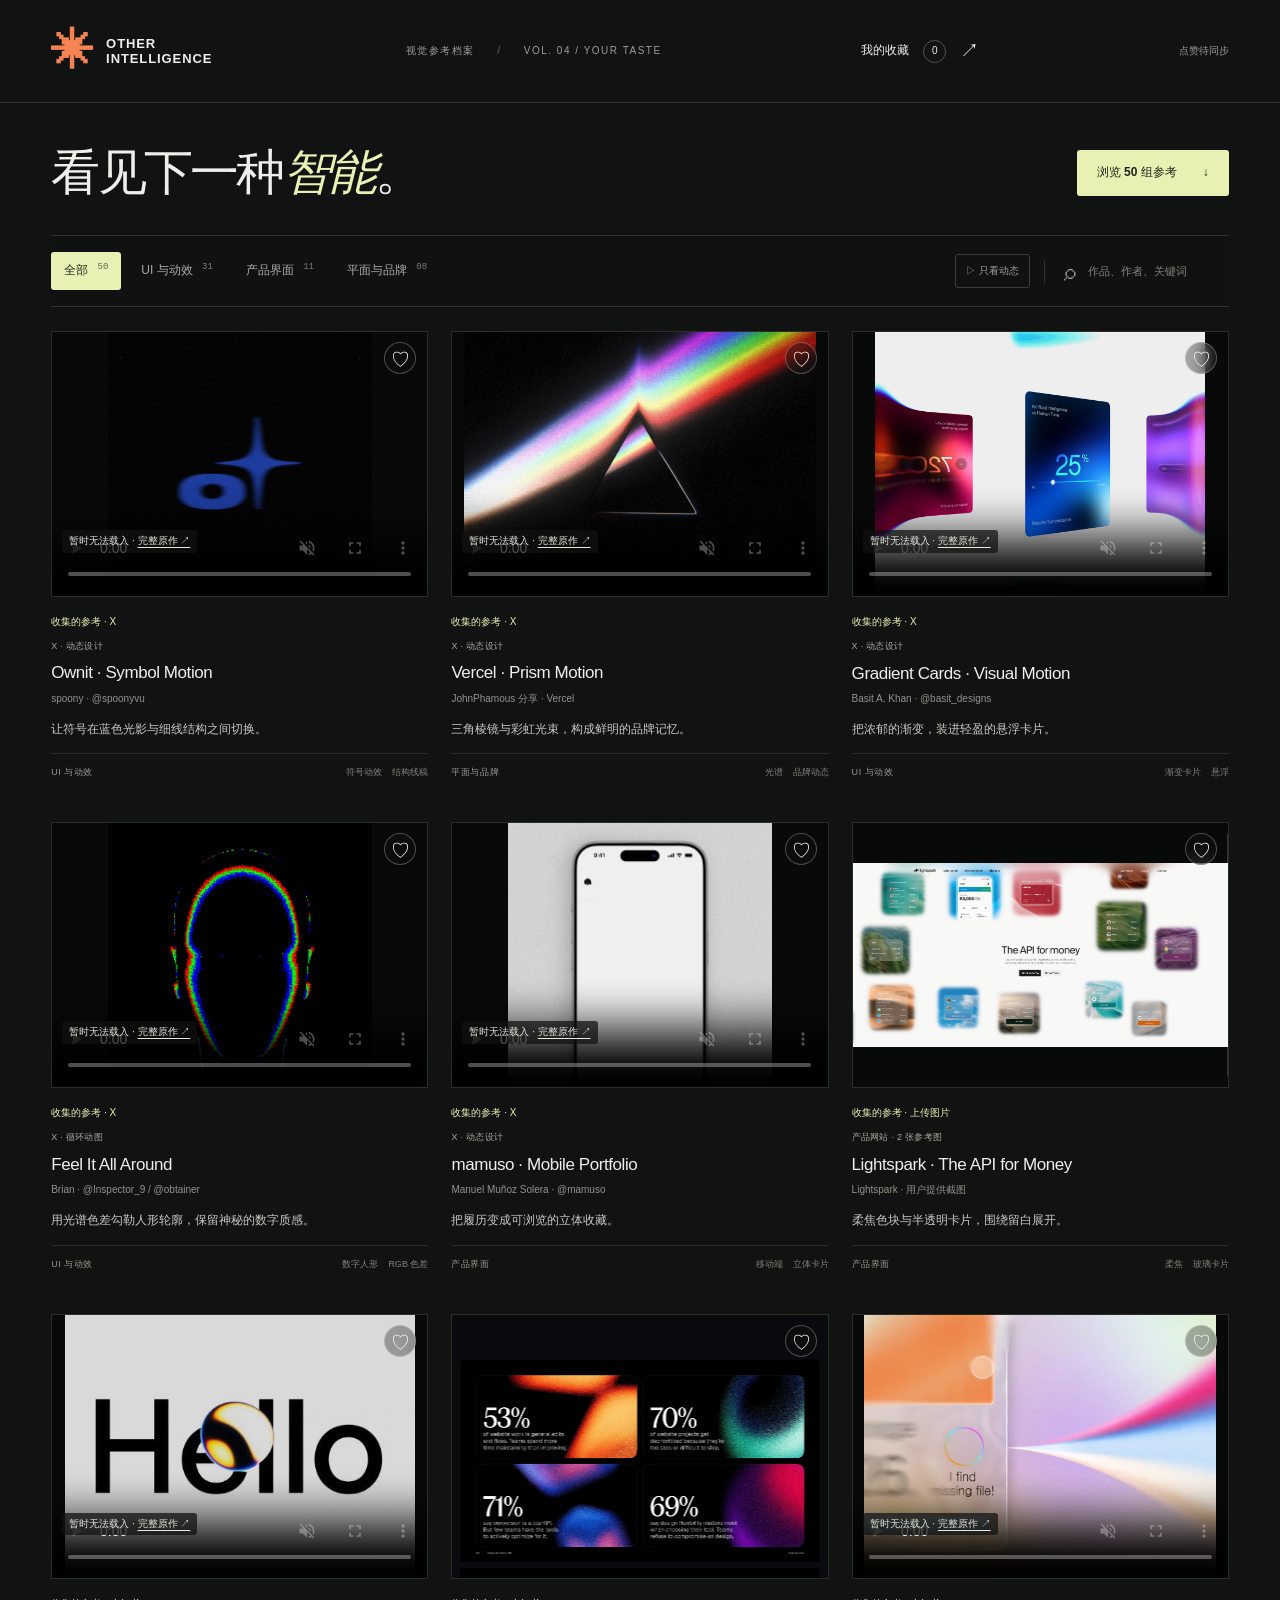
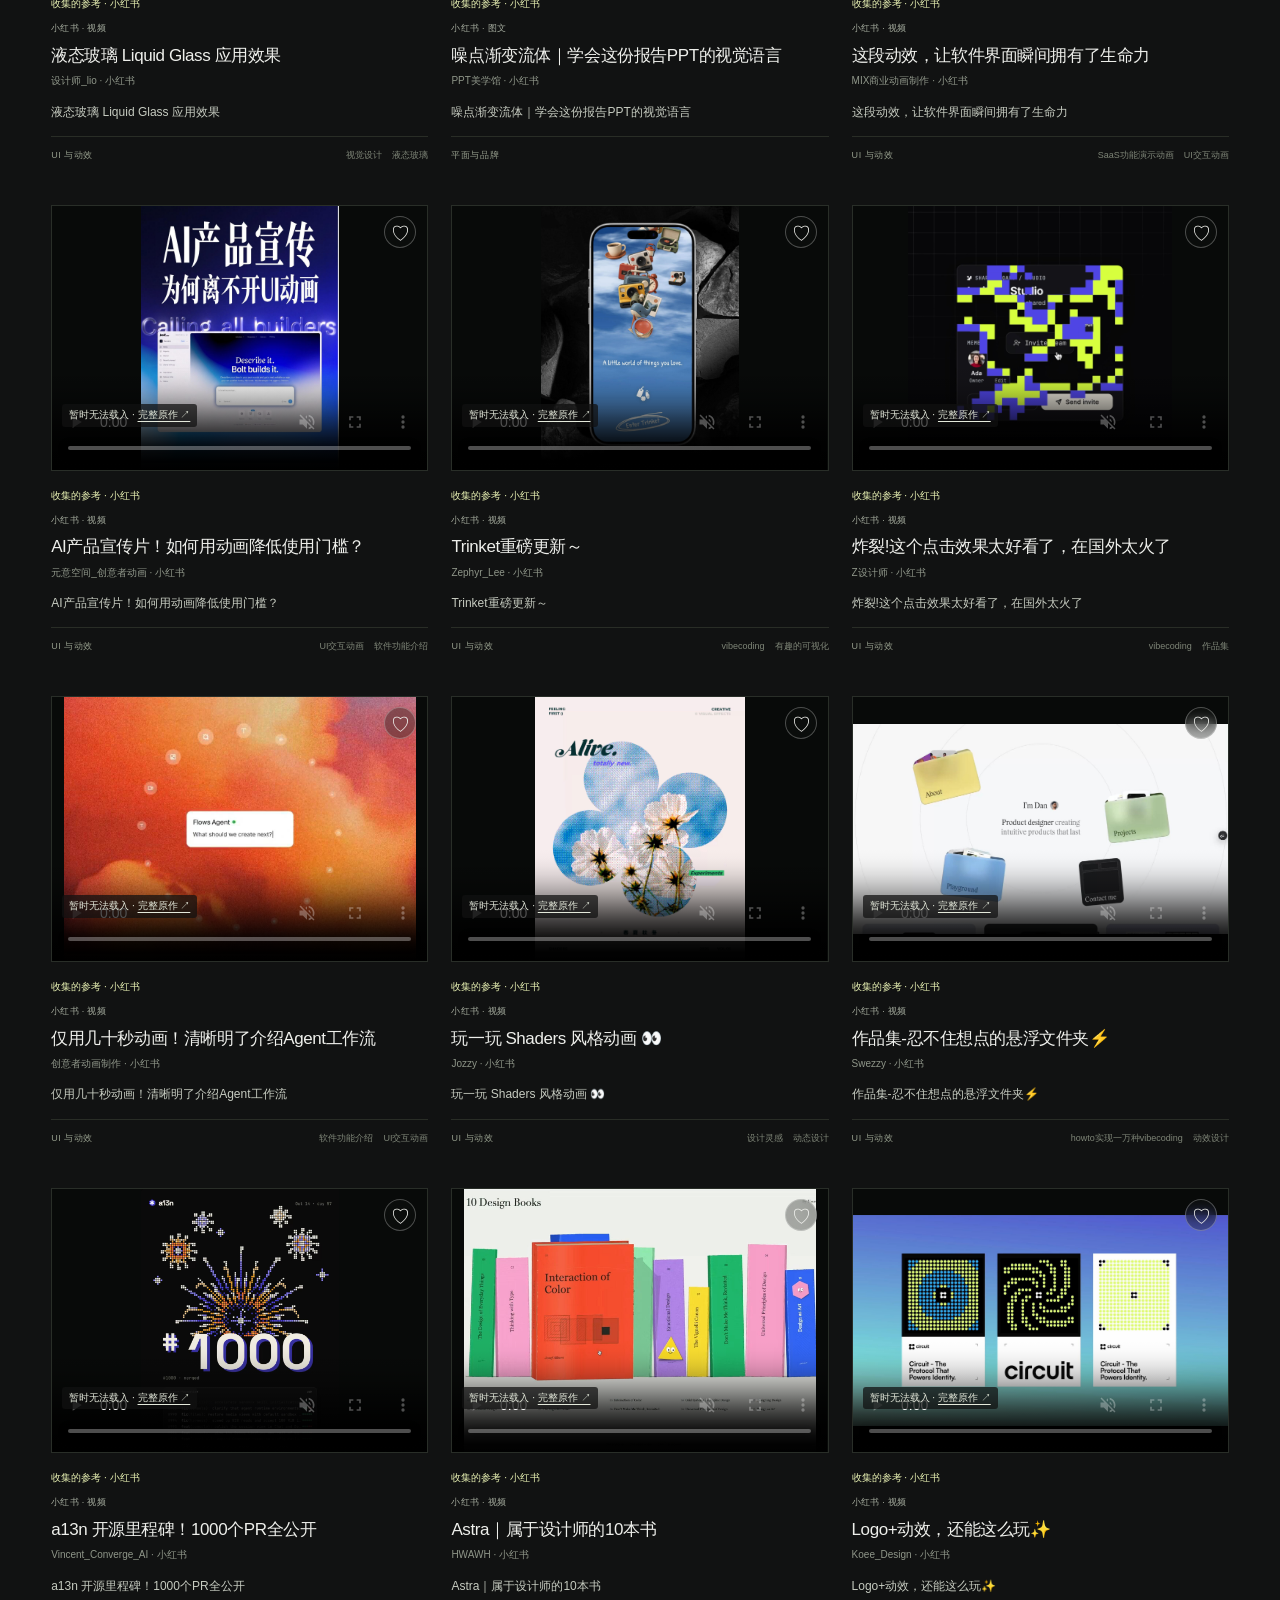
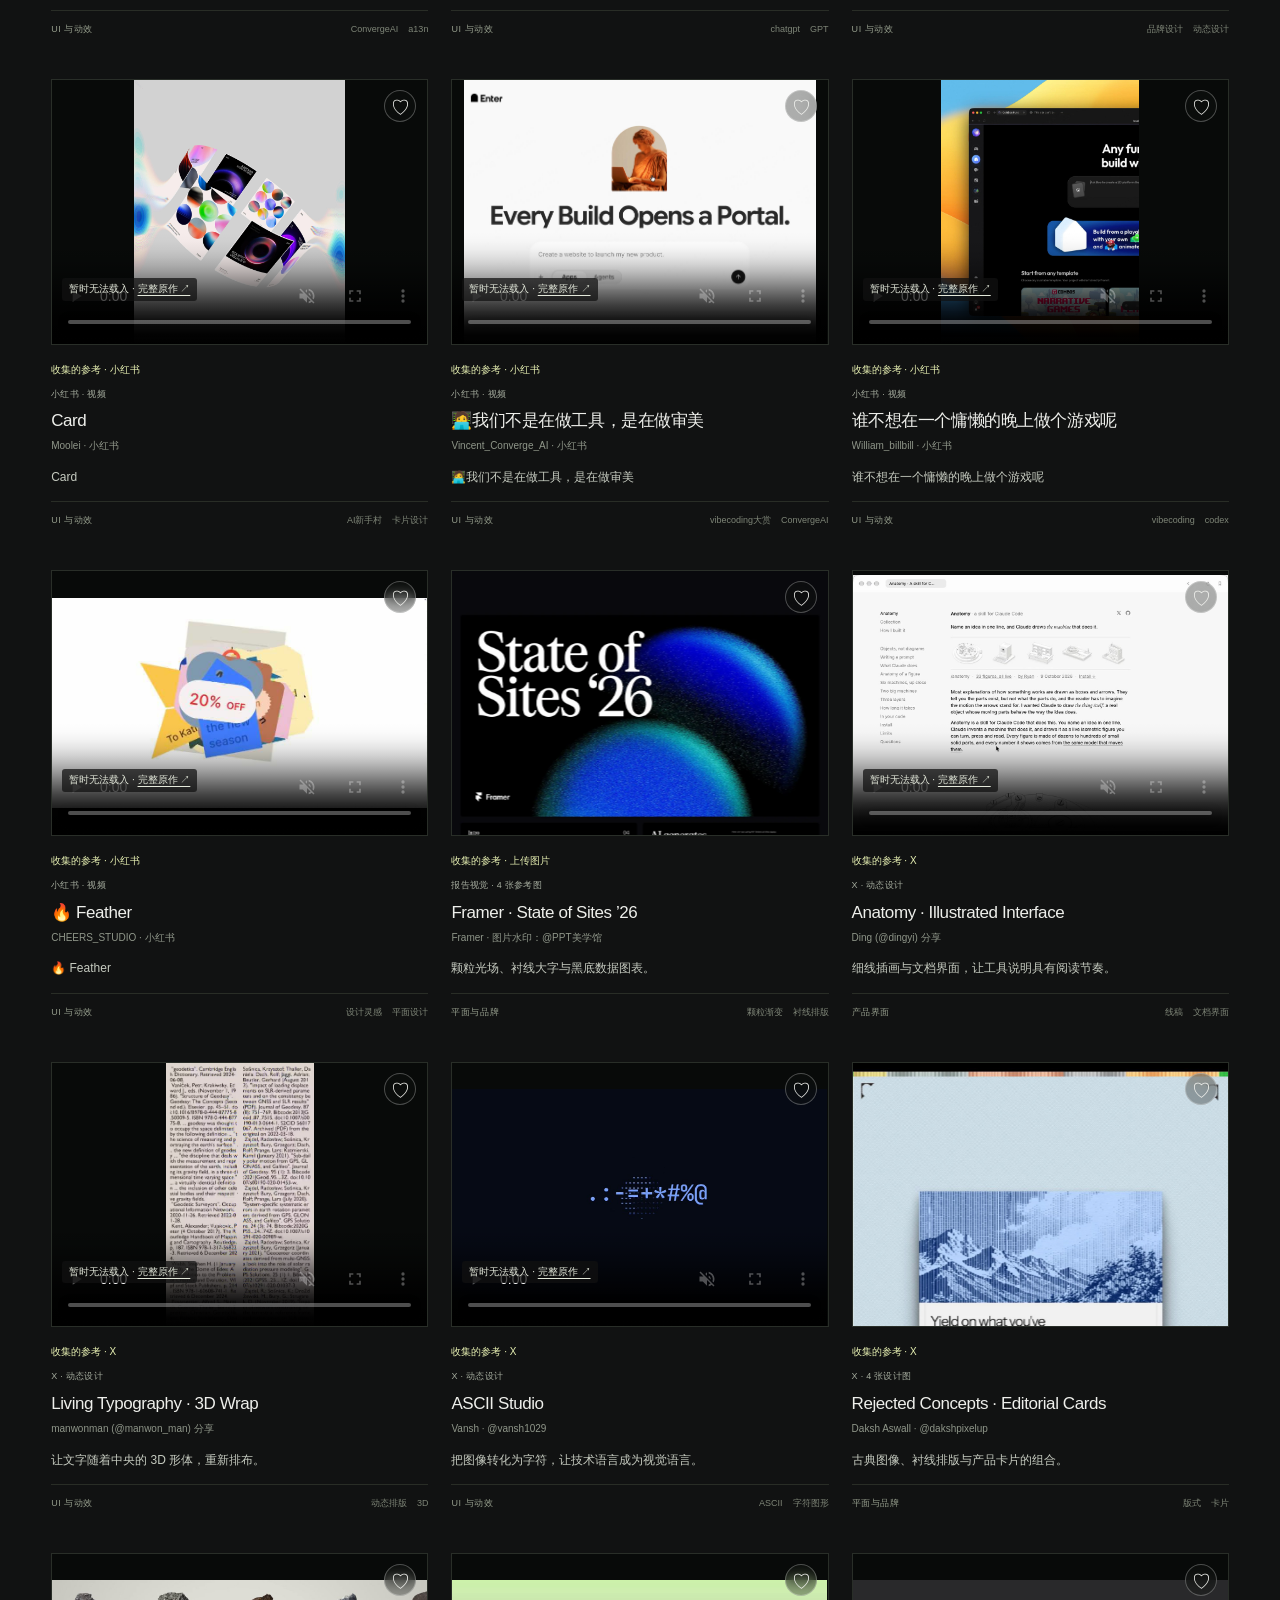
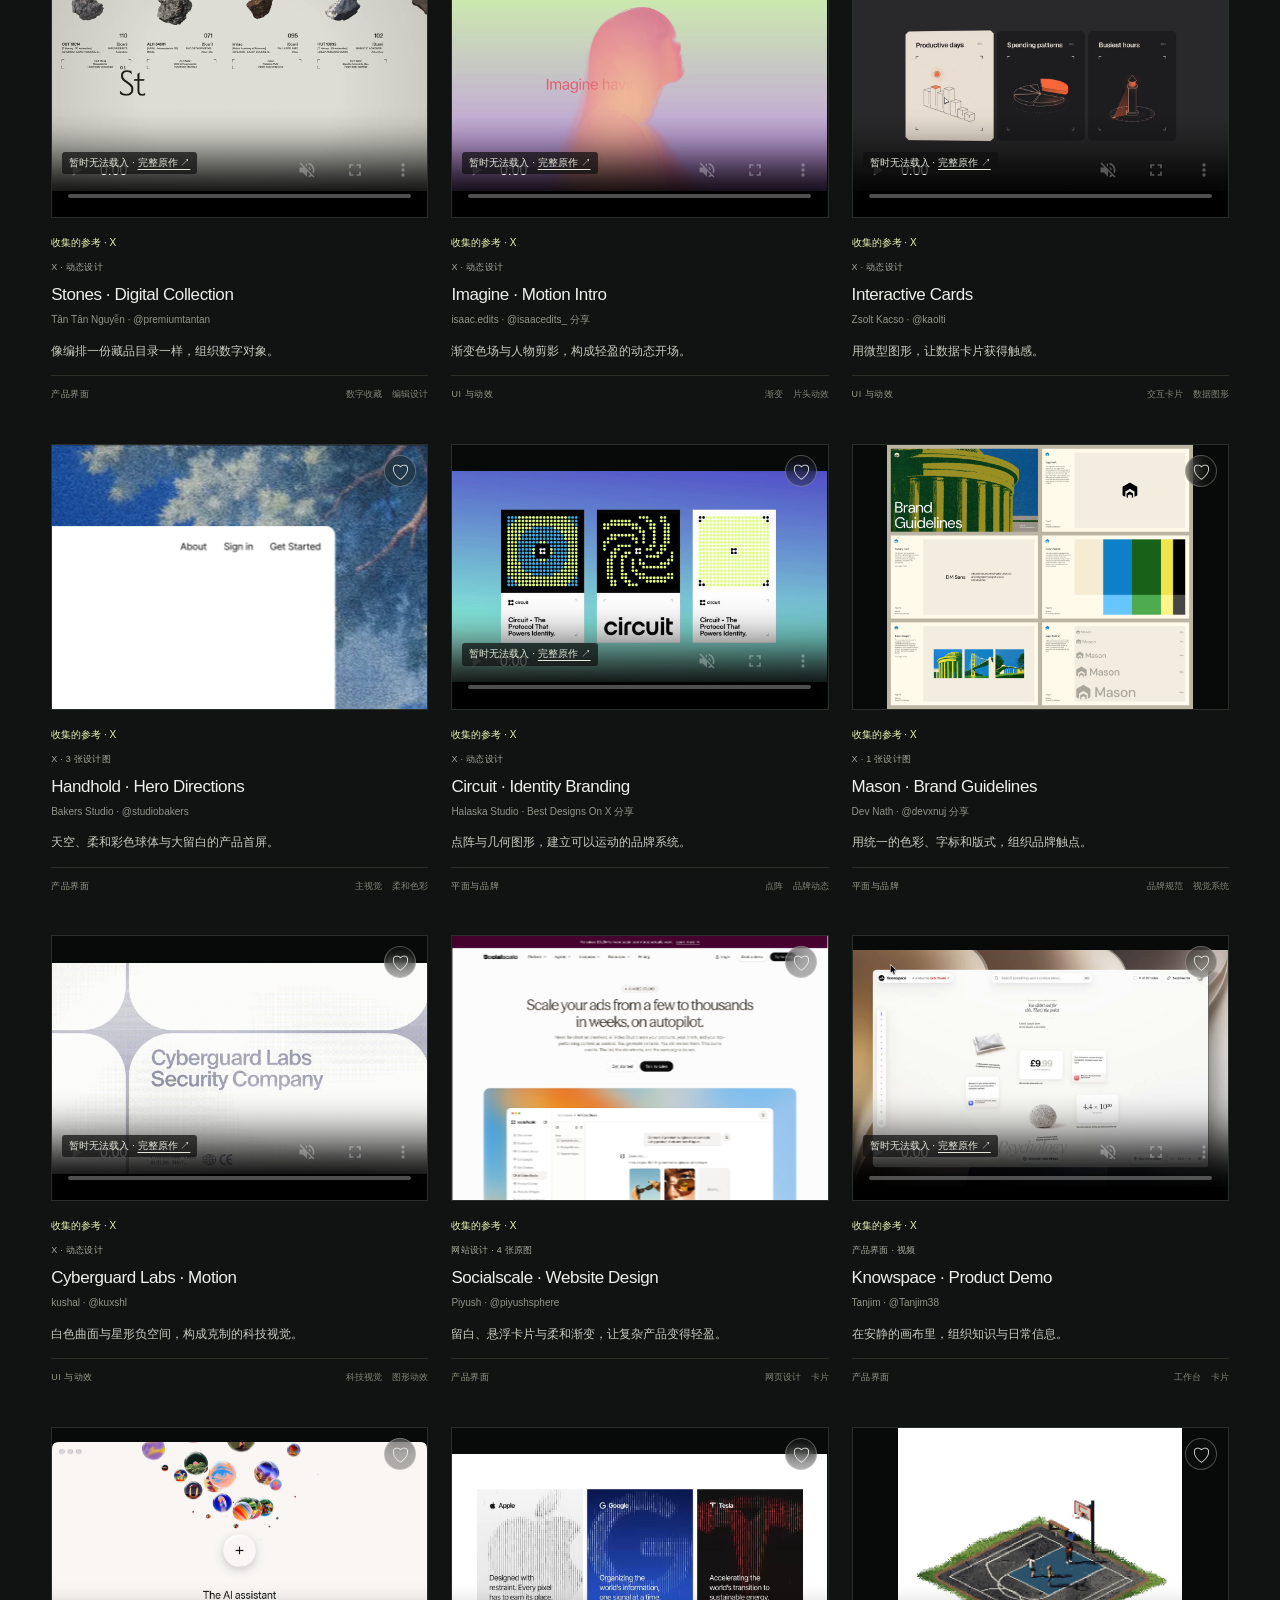
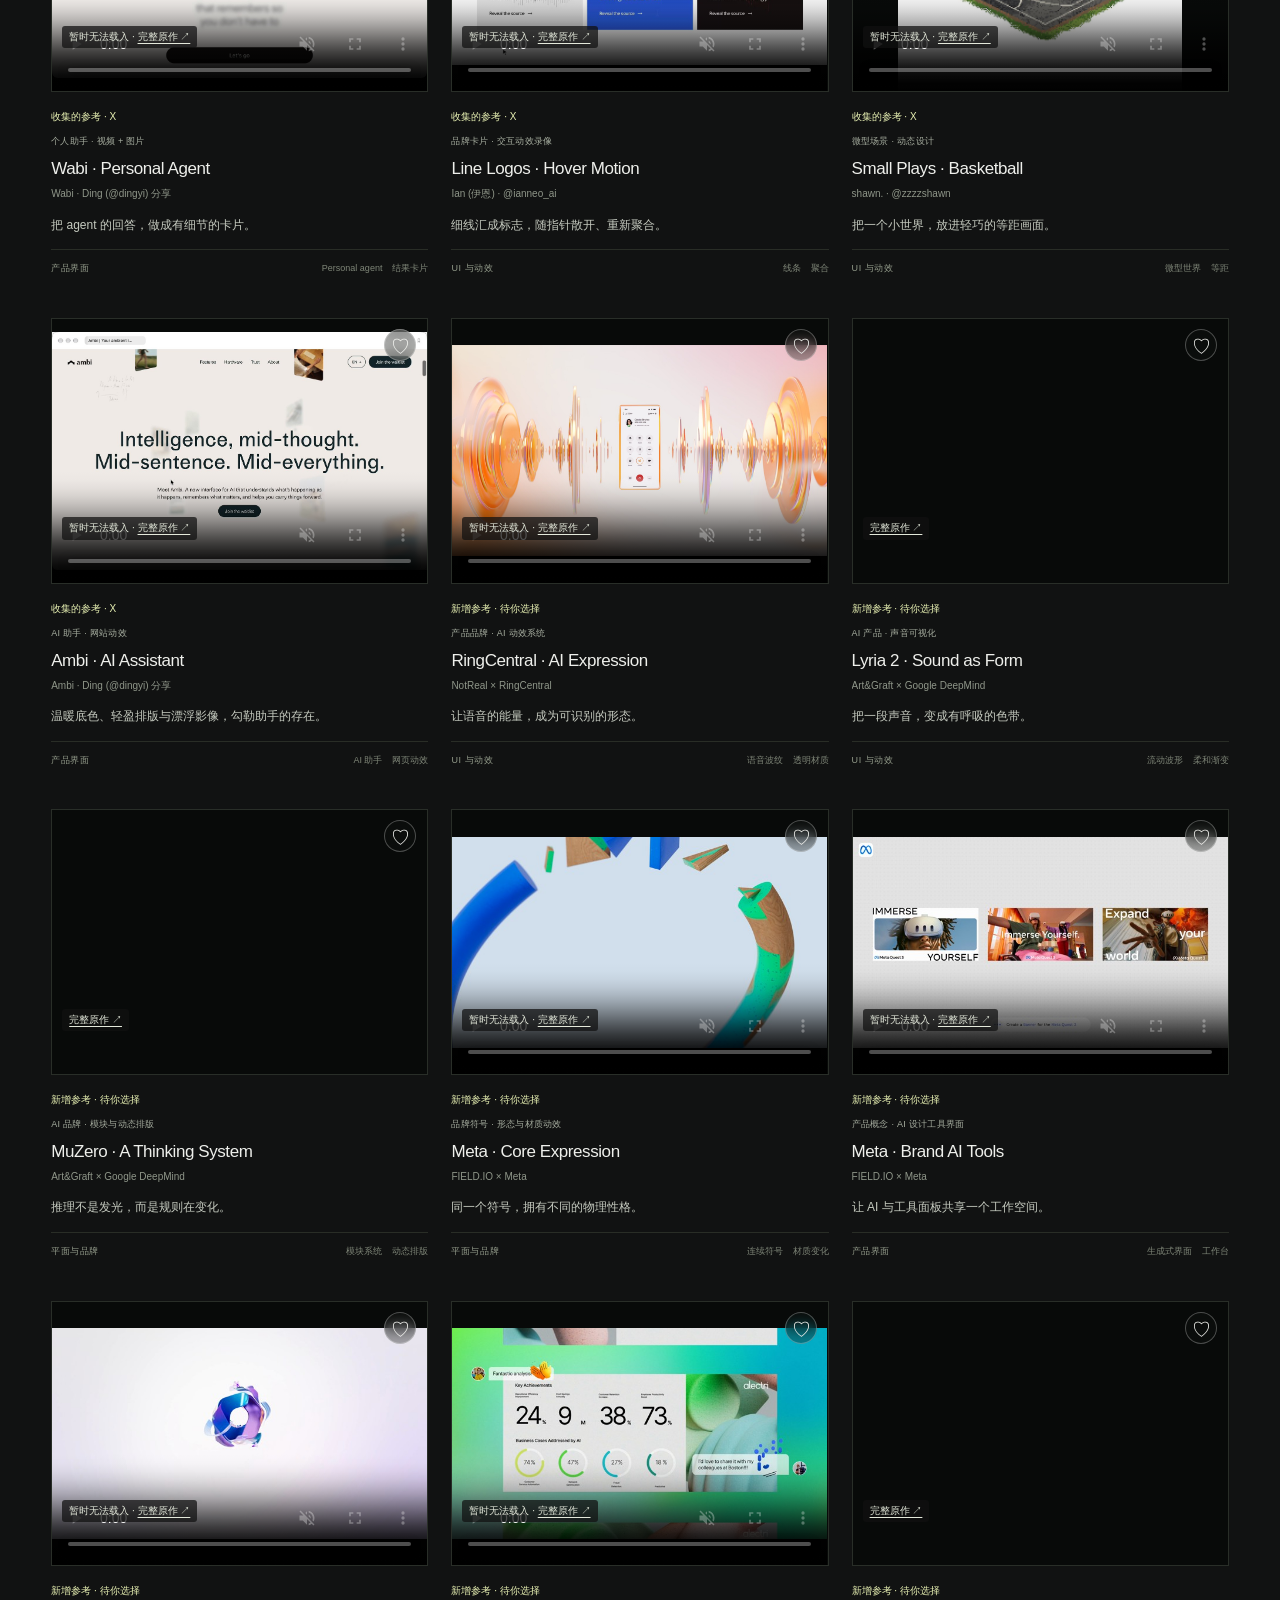
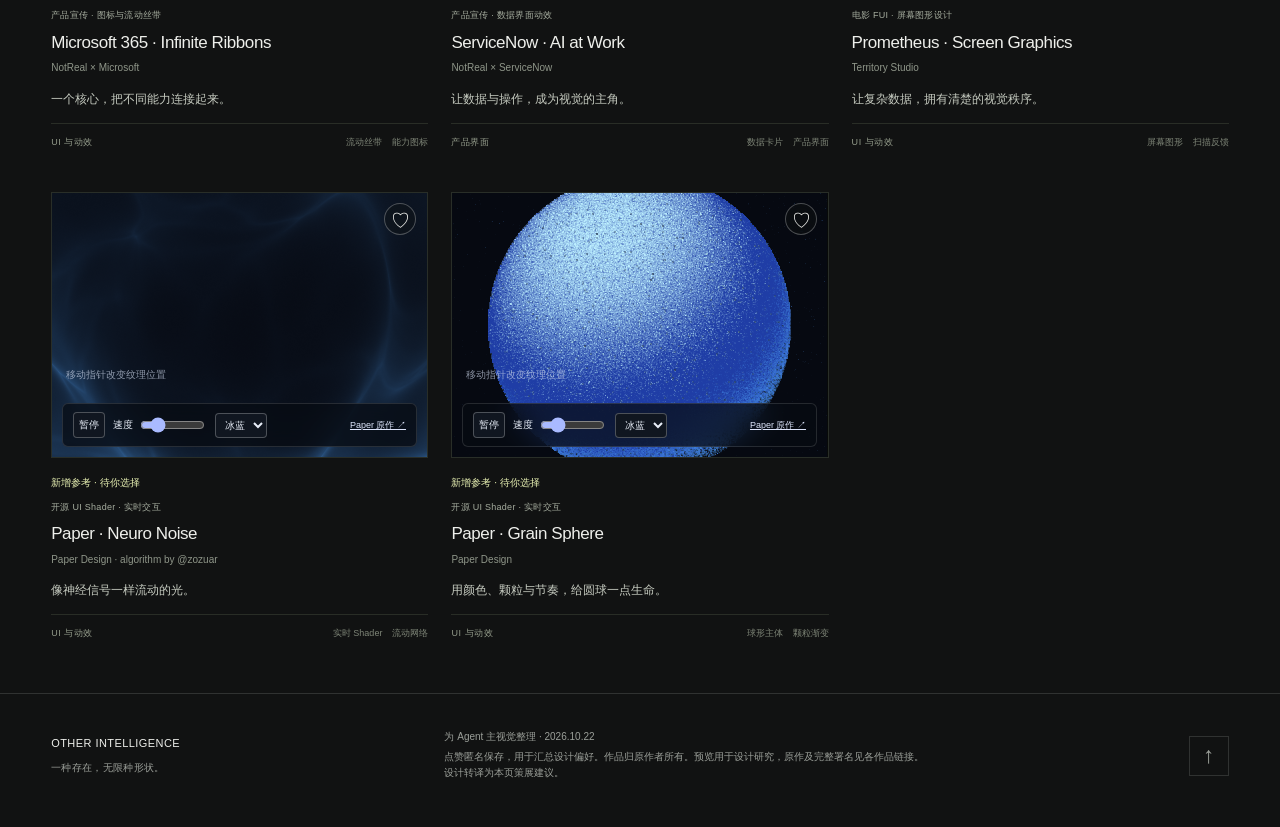
==== visual-atlas/index.html @ 49f72eea "Publish Visual Atlas with private feedback analytics" ====
<!doctype html>
<html lang="zh-CN">
<head>
<meta charset="utf-8"><meta name="viewport" content="width=device-width,initial-scale=1"><meta name="color-scheme" content="dark">
<title>OTHER INTELLIGENCE — Agent 视觉参考档案</title>
<meta name="description" content="根据你的点赞整理 Agent 视觉参考：保留已选作品，继续发现相近的 UI 动效、产品界面和图形设计。">
<link rel="stylesheet" href="style.css?v=public01"><script defer src="data.js?v=public01"></script><script defer src="feedback.js?v=public01"></script><script defer src="curation.js?v=public01"></script><script defer src="carousel.js?v=public01"></script><script defer src="app.js?v=public01"></script>
</head>
<body>
<header class="topbar"><a class="brand" href="#"><span class="brand-mark" aria-hidden="true">✳</span><span>OTHER<br>INTELLIGENCE</span></a><span class="mast-note">视觉参考档案 <i>/</i> VOL. 04 / YOUR TASTE</span><button class="collection-button" id="collectionTop" aria-pressed="false">我的收藏 <span class="saved-count">0</span> <span aria-hidden="true">↗</span></button><span id="feedbackSync" role="status" aria-live="polite" title="点赞同步状态"></span></header>
<main>
<section class="hero" aria-labelledby="hero-title">
<h1 id="hero-title">看见下一种<span class="serif">智能</span>。</h1>
<a href="#archive" class="primary-link"><span>浏览 <b data-total-count>0</b> 组参考</span><span aria-hidden="true">↓</span></a>
</section>
<section class="archive" id="archive" aria-label="视觉参考作品集">
<div class="filterbar"><nav class="filters" aria-label="按设计类型筛选"><button data-filter="all" aria-pressed="true">全部 <sup>14</sup></button><button data-filter="motion" aria-pressed="false">UI 与动效 <sup>04</sup></button><button data-filter="product" aria-pressed="false">产品界面 <sup>03</sup></button><button data-filter="graphic" aria-pressed="false">平面与品牌 <sup>07</sup></button></nav><button class="motion-toggle" id="motionToggle" aria-pressed="false">▷ 只看动态</button><label class="search"><span aria-hidden="true">⌕</span><input id="search" type="search" aria-label="搜索作品、作者或视觉关键词" placeholder="作品、作者、关键词" autocomplete="off"></label></div>
<div id="gallery" class="gallery"></div><div id="empty" class="empty" hidden><span>还没有找到对应的作品。</span><p>换个关键词，或回到全部参考继续探索。</p><button class="primary-link" id="reset">查看全部参考 ↗</button></div>
</section>
</main>
<footer><div class="footer-brand">OTHER INTELLIGENCE<span>一种存在，无限种形状。</span></div><div><p>为 Agent 主视觉整理 · 2026.10.22</p><p>点赞匿名保存，用于汇总设计偏好。作品归原作者所有。预览用于设计研究，原作及完整署名见各作品链接。<br>设计转译为本页策展建议。</p></div><a href="#" aria-label="回到顶部">↑</a></footer>
<dialog id="detail" aria-labelledby="detailTitle"><div class="dialog-header"><span id="detailIndex"></span><div><button id="prevWork" aria-label="上一件作品">←</button><button id="nextWork" aria-label="下一件作品">→</button><button id="closeDetail" aria-label="关闭详情">✕</button></div></div><div class="detail-layout"><div class="detail-visual"><div class="media-stage" id="mediaStage"></div><div class="media-controls" id="mediaControls"></div><p id="mediaNote" class="media-note"></p></div><div class="detail-copy"><p class="eyebrow" id="detailCategory"></p><h2 id="detailTitle"></h2><p id="detailStudio" class="detail-studio"></p><h3 id="detailLine"></h3><p id="detailDescription" class="detail-description"></p><div class="detail-tags" id="detailTags"></div><div class="translation"><p class="eyebrow">转译到 AGENT</p><h4>值得借鉴</h4><p id="detailBorrow"></p><h4>动效转译建议</h4><p id="detailMotion"></p><p class="fit" id="detailFit"></p></div><div class="detail-actions"><a id="detailSource" target="_blank" rel="noopener noreferrer" class="source-link">访问原作 <span>↗</span></a><button id="detailSave" aria-pressed="false">♡ 收藏</button></div><p id="detailCredit" class="credit"></p></div></div></dialog>
<div class="toast" id="toast" role="status" aria-live="polite"></div>
</body></html>
---- visual-atlas/style.css ----
:root{--bg:#111212;--panel:#191a19;--line:#303231;--text:#eeefeb;--muted:#9b9f99;--accent:#e8f1b3;--orange:#f58452}*{box-sizing:border-box}html{scroll-behavior:smooth;scroll-padding-top:100px}body{margin:0;background:var(--bg);color:var(--text);font:14px/1.65 -apple-system,BlinkMacSystemFont,'Helvetica Neue','PingFang SC','Microsoft YaHei',sans-serif}button,a,input{-webkit-tap-highlight-color:transparent}button,input{font:inherit}button{cursor:pointer;color:inherit;background:none;border:0}a{color:inherit;text-decoration:none}button:focus-visible,a:focus-visible,input:focus-visible{outline:2px solid var(--accent);outline-offset:5px}button{transition:color .2s,background .2s}img{display:block;max-width:100%}[hidden]{display:none!important}.topbar,main,footer{max-width:1680px;margin:auto}.topbar{height:103px;display:flex;align-items:center;justify-content:space-between;padding:0 4%;border-bottom:1px solid var(--line)}.brand{display:flex;gap:11px;align-items:center;font-size:13px;font-weight:650;line-height:1.16;letter-spacing:.07em}.brand-mark{color:var(--orange);font-size:43px;line-height:1}.mast-note{font-size:11px;letter-spacing:.15em;color:var(--muted)}.mast-note i{font-style:normal;color:#62655f;margin:0 18px}.collection-button{font-size:12px;display:flex;gap:14px;align-items:center}.saved-count{font-size:10px;border:1px solid #51544d;border-radius:50%;width:23px;height:23px;display:inline-grid;place-items:center}.collection-button>span:last-child{font-size:19px}.hero{display:grid;grid-template-columns:.95fr 1.15fr;min-height:590px;padding:32px 4% 40px;gap:36px}.hero-copy{display:flex;flex-direction:column;justify-content:center;padding:30px 0 4px}.eyebrow{font-size:10px;font-weight:500;letter-spacing:.14em;line-height:1.6;color:var(--muted);margin:0 0 22px}.status-dot{width:5px;height:5px;border-radius:50%;background:var(--orange);display:inline-block;margin-right:9px;vertical-align:middle}.hero h1{font-size:clamp(48px,5.4vw,88px);font-weight:450;line-height:1.24;letter-spacing:-.055em;margin:13px 0 23px;white-space:nowrap}.serif{font-family:'Songti SC','Noto Serif CJK SC',serif;font-weight:400;color:var(--accent);font-style:italic}.hero-desc{font-size:15px;line-height:1.9;color:var(--muted);margin:0}.hero-bottom{display:flex;align-items:center;gap:35px;margin-top:auto;padding-top:48px}.primary-link{background:var(--accent);color:#20231a;padding:13px 20px;border-radius:3px;display:inline-flex;justify-content:space-between;gap:34px;font-size:12px;font-weight:550}.primary-link:hover{background:#f0f8cd}.hero-meta{font-size:11px;color:var(--muted);line-height:1.7}.hero-art{position:relative;min-width:0;padding:0;overflow:hidden;text-align:left;background:#080909;border:1px solid #282b28}.hero-art>img{width:100%;height:100%;position:absolute;inset:0;object-fit:cover;transition:transform 1.2s}.hero-art:hover>img{transform:scale(1.035)}.hero-art:after{content:'';position:absolute;inset:0;background:linear-gradient(0deg,rgba(0,0,0,.75),transparent 28%,transparent 80%,rgba(0,0,0,.2));pointer-events:none}.art-top,.art-caption{position:absolute;left:25px;right:25px;display:flex;align-items:center;justify-content:space-between;z-index:1}.art-top{top:21px;letter-spacing:.1em;font-size:9px}.circle-arrow{border:1px solid #666a63;border-radius:50%;width:34px;height:34px;display:grid;place-items:center;font-size:18px}.art-caption{bottom:23px}.art-caption small{font-size:9px;color:#b4b7af;letter-spacing:.08em}.art-caption strong{display:block;font-size:25px;letter-spacing:-.02em;font-weight:400;margin-top:2px}.art-caption>span{font-size:11px;color:#c2c5bf}.intro-strip{margin:0 4%;border-top:1px solid var(--line);border-bottom:1px solid var(--line);display:flex;justify-content:space-between;align-items:center;padding:20px 0}.intro-strip p{font-size:14px;margin:0}.intro-strip>span{font-size:11px;color:var(--muted);letter-spacing:.025em}.archive{padding:68px 4% 0;scroll-margin-top:16px}.archive-heading{display:flex;justify-content:space-between;align-items:end;margin-bottom:28px}.archive-heading .eyebrow{margin-bottom:10px}.archive h2,.directions h2{font-size:28px;line-height:1.4;letter-spacing:-.03em;font-weight:450;margin:0}.archive h2>span{display:inline-block;margin-left:13px;font-family:monospace;font-size:11px;vertical-align:top;margin-top:6px;color:var(--muted)}.view-tools{display:flex;gap:20px}.text-button{font-size:11px;color:var(--muted);padding:8px 0}.text-button:hover,.text-button[aria-pressed=true]{color:var(--accent)}.filterbar{display:flex;align-items:center;gap:14px;position:sticky;top:0;z-index:3;background:rgba(17,18,18,.97);backdrop-filter:blur(16px);border-top:1px solid var(--line);border-bottom:1px solid var(--line);padding:16px 0}.filters{display:flex;gap:7px;flex:1}.filters button{border:1px solid transparent;border-radius:3px;padding:8px 12px;white-space:nowrap;color:#a9ada6;font-size:12px}.filters button sup{margin-left:6px;color:#797e74;font:9px monospace}.filters button[aria-pressed=true]{background:var(--accent);color:#25291f}.filters button[aria-pressed=true] sup{color:#5f6751}.filters button:hover{border-color:#64685c}.search{display:flex;gap:10px;align-items:center;width:196px;border-left:1px solid var(--line);padding-left:19px;color:var(--muted)}.search>span{font-size:23px;line-height:1}.search input{width:100%;min-width:0;background:none;border:0;color:var(--text);font-size:11px;outline-offset:7px}.search input::placeholder{color:#81867d}.section-caption{display:flex;align-items:center;justify-content:space-between;color:#858b81;font-size:11px;padding:16px 0 24px}.section-caption p{margin:0}.section-caption>span{display:flex;gap:7px;align-items:center}.pick-dot{width:5px;height:5px;border-radius:50%;background:var(--accent);display:inline-block}.gallery{display:grid;grid-template-columns:repeat(3,minmax(0,1fr));gap:38px 23px}.card{min-width:0}.card-media{position:relative;background:#20221f;aspect-ratio:1.32;overflow:hidden}.card:nth-child(6n + 4) .card-media,.card:nth-child(6n + 5) .card-media,.card:nth-child(6n + 6) .card-media{aspect-ratio:1.6}.open-image{width:100%;height:100%;padding:0;display:block}.open-image img{width:100%;height:100%;object-fit:cover;transition:transform .7s,filter .5s}.open-image:hover img{transform:scale(1.045);filter:brightness(1.08)}.card-number{position:absolute;left:13px;top:12px;font:10px monospace;color:#fff;background:#12141070;border:1px solid #ffffff25;border-radius:3px;padding:2px 6px;pointer-events:none}.bookmark{position:absolute;right:11px;top:10px;display:grid;place-items:center;width:32px;height:32px;border-radius:50%;border:1px solid #ffffff44;background:#14161255;backdrop-filter:blur(8px);font-size:19px}.bookmark[aria-pressed=true]{background:var(--accent);color:#23281a;border-color:var(--accent)}.media-label{position:absolute;bottom:12px;left:13px;padding:3px 8px;border-radius:2px;color:#e7eae3;background:#10150c88;backdrop-filter:blur(8px);font-size:9px;pointer-events:none}.image-action{position:absolute;right:12px;bottom:11px;font-size:19px;color:#fff;pointer-events:none;opacity:0;transform:translate(-4px,4px);transition:.25s}.card:hover .image-action{opacity:1;transform:none}.card-copy{padding-top:15px}.card-title-row{display:flex;gap:8px;align-items:center}.card-title{font-size:18px;text-align:left;letter-spacing:-.025em;line-height:1.3;padding:0}.card-title:hover{color:var(--accent)}.card-studio{font-size:10px;color:#8f9689;margin:6px 0 12px;white-space:nowrap;overflow:hidden;text-overflow:ellipsis}.card-line{font-size:12px;line-height:1.7;margin:0;color:#c6cbc0}.card-bottom{display:flex;justify-content:space-between;align-items:center;margin-top:14px;padding-top:11px;border-top:1px solid #292d26}.card-category{font-size:9px;color:#939b8a;letter-spacing:.06em}.card-tags{font-size:9px;color:#7e8577;display:flex;gap:10px}.empty{padding:90px 10px;text-align:center;color:var(--muted)}.empty>span{font-size:20px;color:var(--text)}.empty p{font-size:12px}.directions{padding:80px 4% 76px;margin-top:70px;border-top:1px solid var(--line);display:grid;grid-template-columns:.8fr 1.7fr;gap:50px}.direction-intro .eyebrow{margin-bottom:14px}.direction-intro>p:last-child{font-size:12px;color:var(--muted);line-height:1.9;margin-top:19px}.recipes{display:grid;grid-template-columns:repeat(3,1fr);gap:26px}.recipe-no{font:9px monospace;color:var(--orange);letter-spacing:.03em}.recipes h3{font-weight:450;font-size:17px;margin:15px 0 12px}.recipes p{font-size:11px;line-height:1.9;color:var(--muted);margin:0;min-height:105px}.recipes button{padding:14px 0 0;font-size:10px;border-top:1px solid var(--line);width:100%;text-align:left;display:flex;justify-content:space-between;color:#c5ceb6}.recipes button span{font-size:15px}footer{padding:32px 4% 42px;border-top:1px solid var(--line);display:flex;align-items:center;justify-content:space-between;gap:30px;color:var(--muted);font-size:10px}.footer-brand{font-size:11px;letter-spacing:.04em;color:var(--text)}.footer-brand span{display:block;font-size:10px;letter-spacing:.03em;margin-top:8px;color:var(--muted)}footer p{margin:3px 0}footer>a{font-size:23px;border:1px solid var(--line);width:40px;height:40px;display:grid;place-items:center}dialog{position:fixed;width:min(1380px,94vw);max-width:94vw;max-height:92dvh;padding:0;background:#151714;color:var(--text);border:1px solid #494d42;border-radius:5px;box-shadow:0 30px 120px #0009}dialog::backdrop{background:#080908dd;backdrop-filter:blur(9px)}body.modal-open{overflow:hidden}.dialog-header{height:56px;display:flex;align-items:center;justify-content:space-between;padding:0 24px;border-bottom:1px solid var(--line);position:sticky;top:0;z-index:2;background:#151714}.dialog-header>span{font:10px monospace;color:var(--muted);letter-spacing:.08em}.dialog-header>div{display:flex;gap:6px}.dialog-header button{height:34px;width:38px;font-size:17px;border-radius:3px}.dialog-header button:hover{background:#30362a}.dialog-header #closeDetail{margin-left:15px}.detail-layout{display:grid;grid-template-columns:1.45fr 1fr;min-height:660px}.detail-visual{min-width:0;background:#090b09;display:flex;flex-direction:column;justify-content:center;padding:28px 18px}.media-stage{aspect-ratio:1.23;width:100%;display:flex;align-items:center;justify-content:center;min-height:0}.media-stage>img{width:100%;height:100%;object-fit:contain}.media-stage>video,.media-stage>iframe{width:100%;height:100%;object-fit:contain;border:0}.media-controls{display:flex;align-items:center;justify-content:center;gap:7px;margin:24px 0 0;flex-wrap:wrap}.media-controls button{font-size:10px;padding:6px 12px;border:1px solid #393f30;border-radius:3px;color:var(--muted)}.media-controls button[aria-pressed=true]{background:#d4dfbd;color:#252d1d;border-color:#d4dfbd}.media-note{font-size:10px;color:#858e7b;text-align:center;min-height:20px;margin:14px 12px 0;line-height:1.7}.detail-copy{padding:36px 34px}.detail-copy .eyebrow{font-size:9px;color:#acb49c;margin-bottom:9px}.detail-copy h2{font-size:32px;line-height:1.12;letter-spacing:-.025em;font-weight:450;margin:0 0 13px}.detail-studio{font-size:11px;color:#919b85;margin:0}.detail-copy h3{font-size:18px;font-weight:450;margin:32px 0 13px;letter-spacing:-.02em}.detail-description{font-size:12px;line-height:1.95;color:#bbc4b0}.detail-tags{display:flex;gap:6px;margin:20px 0 25px;flex-wrap:wrap}.detail-tags span{font-size:9px;color:#aab99a;border:1px solid #39422f;border-radius:2px;padding:2px 7px}.translation{border-top:1px solid var(--line);padding-top:20px}.translation h4{font-size:11px;font-weight:500;margin:15px 0 5px;color:#dce5d0}.translation>p:not(.eyebrow){font-size:11px;line-height:1.95;color:#a5b199;margin:0}.translation .fit{padding:12px 0;color:#c6d0b9!important}.detail-actions{display:flex;gap:10px;margin-top:23px}.source-link{display:flex;justify-content:space-between;align-items:center;flex:1;padding:10px 14px;background:var(--accent);color:#29301e;border-radius:3px;font-size:12px}.detail-actions button{border:1px solid #515e41;border-radius:3px;padding:8px 18px;font-size:12px}.detail-actions button[aria-pressed=true]{color:var(--accent)}.credit{font-size:9px;color:#7b8770;line-height:1.8;margin:16px 0 0}.toast{position:fixed;bottom:28px;left:50%;transform:translate(-50%,20px);opacity:0;pointer-events:none;background:var(--accent);color:#263019;font-size:12px;padding:12px 22px;border-radius:5px;z-index:20;transition:.25s;box-shadow:0 10px 40px #0007;max-width:90vw;text-align:center}.toast.show{transform:translate(-50%,0);opacity:1}.media-error{color:var(--muted);padding:30px;font-size:13px;text-align:center}.media-error a{display:block;margin-top:16px;color:var(--accent)}
@media(min-width:1650px){.hero{min-height:680px}.gallery{gap:46px 28px}}
@media(max-width:1150px){.hero{min-height:550px;gap:22px}.hero h1{font-size:58px}.hero-bottom{gap:18px}.primary-link{gap:18px;padding:12px 15px}.filterbar{flex-wrap:wrap}.filters{overflow-x:auto}.search{width:160px}.filters button{padding:7px 8px}.filters button sup{display:none}.directions{display:block}.direction-intro{margin-bottom:34px}.recipes p{min-height:90px}.detail-copy{padding:28px 22px}.detail-copy h2{font-size:27px}.detail-layout{grid-template-columns:1.15fr 1fr}.card-title{font-size:16px}}
@media(max-width:850px){.mast-note{display:none}.topbar{height:83px;padding:0 5%}.hero{padding:28px 5% 30px;min-height:auto;grid-template-columns:1fr;gap:28px}.hero-copy{padding:5px 0}.hero h1{font-size:60px;margin:0 0 20px}.hero-copy .eyebrow{margin-bottom:20px}.hero-desc{font-size:14px}.hero-bottom{padding-top:26px}.hero-art{aspect-ratio:1.45}.intro-strip{margin:0 5%;align-items:start;gap:14px;flex-direction:column;padding:18px 0}.intro-strip p{font-size:13px}.archive{padding:46px 5% 0}.archive h2{font-size:23px}.archive-heading{align-items:start;gap:18px}.view-tools{gap:12px;flex-direction:column;align-items:end}.text-button{padding:0;font-size:10px}.filterbar{padding:12px 0;gap:12px}.filters{flex-basis:100%;gap:4px}.filters button{flex:1;font-size:11px;padding:8px 9px}.search{padding:4px 0;border:0;width:100%}.section-caption{font-size:10px;gap:20px}.section-caption>span{white-space:nowrap}.gallery{grid-template-columns:repeat(2,minmax(0,1fr));gap:32px 17px}.card-media,.card:nth-child(n) .card-media{aspect-ratio:1.27}.card-title{font-size:16px}.card-studio{font-size:9px}.card-tags{display:none}.card-line{font-size:11px}.directions{padding:42px 5%;margin-top:48px}.recipes{gap:21px}.recipes p{min-height:130px}.recipes h3{font-size:16px}.recipe-no{font-size:8px}footer{padding:25px 5%;flex-wrap:wrap}footer>div:nth-child(2){order:3;flex-basis:100%}.detail-layout{display:block}.detail-visual{padding:10px}.media-stage{aspect-ratio:1.4}.detail-copy{padding:28px}.detail-copy h2{font-size:31px}.detail-description,.translation>p:not(.eyebrow){font-size:13px}.detail-copy h3{margin-top:24px}.dialog-header{padding:0 15px}.detail-visual{justify-content:start}.media-controls{margin-top:8px}.media-note{margin:10px 5px 0}dialog{max-height:94dvh;width:96vw;max-width:96vw}}
@media(max-width:480px){.hero h1{font-size:51px}.hero-art{aspect-ratio:1.14}.art-caption>span{display:none}.hero .eyebrow{font-size:8px}.hero-meta{font-size:10px}.gallery{gap:29px 12px}.card-title{font-size:14px}.card-line{font-size:10px}.card-copy{padding-top:12px}.card-studio{margin:5px 0 8px}.bookmark{width:28px;height:28px;right:7px;top:7px;font-size:17px}.card-number{left:8px;top:9px;font-size:8px}.media-label{font-size:8px;left:8px;bottom:8px;padding:2px 5px}.archive h2{font-size:21px}.filters{gap:3px}.filters button{padding:7px 8px;flex-shrink:0;flex-grow:0;font-size:10px}.section-caption p{max-width:240px}.recipes{grid-template-columns:1fr;gap:28px}.recipes p{min-height:0;margin-bottom:20px}.recipe-no{font-size:9px}.recipes h3{font-size:20px;margin:8px 0}.recipes p{font-size:12px}.recipes button{font-size:12px}.intro-strip>span{font-size:10px}.view-tools{gap:7px}.hero-meta{margin-left:10px}}
@media(prefers-reduced-motion:reduce){html{scroll-behavior:auto}*,*:before,*:after{transition:none!important;animation:none!important}}

/* Volume 02: virtual-world collection */
.hero-bottom .primary-link{gap:0;white-space:nowrap}.hero-bottom .primary-link b{font-weight:inherit;margin:0 4px}.hero-bottom .primary-link>span{margin-left:30px}
.collection-switch{display:flex;align-items:center;gap:8px;margin:0 0 23px;flex-wrap:wrap}.collection-switch>button{padding:10px 16px;border:1px solid #373b32;border-radius:4px;font-size:12px;color:var(--muted);display:flex;align-items:center;gap:9px}.collection-switch>button[aria-pressed=true]{border-color:var(--orange);color:var(--text);background:#f584520b}.collection-switch sup{font:10px monospace;color:#818878}.new-label{font:8px monospace;letter-spacing:.06em;color:var(--orange)}.collection-switch p{font-size:10px;color:#8b9285;margin:0 0 0 auto}.card-number i{font-style:normal;font-size:7px;letter-spacing:.05em;margin-left:7px;color:#f7b18c}.mast-note{font-size:10px}.card-number{display:flex;align-items:center}.hero-art>img{object-position:50% 50%}
@media(max-width:850px){.collection-switch p{width:100%;margin:5px 0 0}.collection-switch>button{padding:9px 12px;font-size:11px}.collection-switch{margin-bottom:19px}.section-caption p{line-height:1.7}}
@media(max-width:480px){.hero-desc{font-size:12px}.hero-bottom{gap:8px}.hero-meta{margin-left:4px}.hero-bottom .primary-link>span{margin-left:20px}.card-number i{font-size:6px;margin-left:4px}.collection-switch p{font-size:9px}.archive h2{font-size:20px}}
/* Volume 03 — UI, product and graphic design. */
.hero{min-height:488px;grid-template-columns:.95fr 1.15fr}.hero h1{font-size:clamp(48px,5.2vw,78px)}.hero-art{background:#030609}.hero-art>img{object-fit:contain}.hero-art:after{background:linear-gradient(0deg,#0009,transparent 28%,transparent 82%,#0003)}.hero-copy{padding-top:14px}.hero-bottom{padding-top:30px}.intro-strip i{font-style:normal;margin:0 12px;color:#555b51}.intro-strip b{font-weight:400;color:#bec5b7}.archive{padding-top:52px}.motion-toggle{font-size:10px;padding:8px 10px;color:var(--muted);border:1px solid #394033;border-radius:3px;white-space:nowrap}.motion-toggle[aria-pressed=true]{color:var(--accent);border-color:var(--accent);background:#e8f1b30a}.search{width:185px}.filters button{padding:8px 12px}.work-kind{font-size:9px;color:#a5ac9e;margin:0 0 9px;letter-spacing:.03em}.card-media,.card:nth-child(n) .card-media{aspect-ratio:1.42;background:#080a09;border:1px solid #292e28}.open-image{position:relative}.open-image img{object-fit:contain}.card-preview{position:absolute;inset:0;width:100%;height:100%;object-fit:contain;pointer-events:none;background:#080a09}.card-title{font-size:17px}.card-title-row{align-items:start}.card-title-row .pick-dot{flex-shrink:0;margin-top:8px}.preview-play{position:absolute;bottom:12px;right:12px;display:flex;align-items:center;gap:6px;padding:5px 10px;border:1px solid #ffffff3b;border-radius:20px;background:#151a13b0;backdrop-filter:blur(12px);font-size:13px}.preview-play span{font-size:9px}.preview-play:hover{background:var(--accent);color:#222719}.card-copy{padding-top:16px}.gallery{row-gap:42px}.detail-visual{background:#080a09}.media-stage{aspect-ratio:1.15}.detail-copy h2{font-size:29px}.media-stage>img[src$='.svg']{background:#111}.detail-copy .credit{font-size:9px}.section-caption{padding-bottom:25px}.hero .primary-link{font-size:12px}
@media(min-width:1650px){.hero{min-height:560px}}
@media(max-width:1150px){.hero{min-height:470px}.hero h1{font-size:58px}.filters button{padding:7px 8px}.filters button sup{display:inline}.search{width:165px}.card-title{font-size:16px}}
@media(max-width:1000px){.gallery{grid-template-columns:repeat(2,minmax(0,1fr))}.filterbar{gap:10px}.search{flex:1;min-width:150px}.card-title{font-size:18px}.mast-note{font-size:9px}}
@media(max-width:850px){.hero{min-height:auto;grid-template-columns:1fr}.hero-art{aspect-ratio:1.7}.hero h1{font-size:60px}.hero-bottom{padding-top:24px}.hero-art>img{object-fit:contain}.hero .eyebrow{margin-bottom:12px}.intro-strip{gap:8px}.filters{flex-basis:100%}.search{border-left:1px solid var(--line);padding-left:12px}.motion-toggle{padding:6px 10px}.card-title{font-size:16px}.media-stage{aspect-ratio:1.4}.hero-desc{font-size:14px}.hero-art .art-top{font-size:8px}.intro-strip i{margin:0 8px}}
@media(max-width:480px){.hero h1{font-size:51px}.hero-art{aspect-ratio:1.25}.art-top,.art-caption{left:18px;right:18px}.hero-art .art-top{font-size:7px}.hero-desc{font-size:12px}.filters{gap:2px}.filters button{padding:8px;font-size:11px}.filters button sup{display:none}.card-title{font-size:14px}.work-kind{font-size:8px}.card-media,.card:nth-child(n) .card-media{aspect-ratio:1.15}.preview-play{right:6px;bottom:6px;padding:4px 7px}.preview-play span{font-size:8px}.intro-strip>span{font-size:9px}.intro-strip i{margin:0 6px}.gallery{row-gap:28px}.card-line{font-size:11px}.card-studio{font-size:9px}.section-caption>span{font-size:9px}}

/* Gallery previews autoplay independently with native playback controls. */
.feedback-panel{display:flex;align-items:center;gap:20px;margin:22px 0 6px;padding:14px 16px;border:1px solid #394033;border-radius:4px;background:#c8dfa706;font-size:11px}
.feedback-status{display:flex;align-items:center;gap:8px;flex-shrink:0;color:var(--accent)}
.feedback-dot{width:5px;height:5px;border-radius:50%;background:currentColor;flex-shrink:0}
.feedback-panel p{margin:0;color:var(--muted);font-size:11px;line-height:1.7}
.feedback-panel button{margin-left:auto;color:var(--accent);font-size:11px;white-space:nowrap;padding:5px 0}
.feedback-panel[data-state=offline] .feedback-status{color:#edab83}
.feedback-panel[data-state=saving] .feedback-status{color:var(--muted)}
@media(max-width:850px){.feedback-panel{gap:8px 18px;flex-wrap:wrap;margin-top:20px;padding:12px}.feedback-panel p{order:3;flex-basis:100%;font-size:10px}}
.card-media.is-playing>.open-image{visibility:hidden;pointer-events:none}
.shader-poster{position:absolute;inset:0;width:100%;height:100%;border:0;pointer-events:none}
.recommendation{font-size:10px;color:var(--accent);line-height:1.7;margin:0 0 9px;overflow:hidden;text-overflow:ellipsis;white-space:nowrap}
.taste-summary{font-size:11px;line-height:1.8;color:#aab69d;margin:17px 0 6px}
.taste-note{border-top:1px solid var(--line);margin-top:70px;padding:45px 4% 55px;display:flex;justify-content:space-between;align-items:start;gap:25px}
.taste-note>span{font-size:9px;letter-spacing:.12em;color:var(--orange)}
.taste-note p{margin:0;font-size:26px;font-weight:400;line-height:1.55;letter-spacing:-.03em}
.taste-note small{font-size:11px;line-height:1.9;color:var(--muted)}
.still-mount{overflow:auto;display:flex;align-items:center;justify-content:center}
.still-mount>img{width:100%;height:100%;object-fit:contain}
.still-mount.enlarged{display:block}.still-mount.enlarged>img{width:200%;height:200%;max-width:none;object-fit:contain}
.image-zoom{width:auto!important;border-radius:3px!important;padding:0 8px;font-size:10px;pointer-events:auto}
@media(max-width:850px){.taste-note{flex-wrap:wrap;padding:30px 5%}.taste-note>span{width:100%}.taste-note p{font-size:23px}.recommendation{font-size:9px}.taste-summary{font-size:10px}}
.card-media.is-playing>.card-number,.card-media.is-playing>.preview-play{display:none}
.card-media.is-playing>.bookmark{z-index:6}
.inline-mount{position:absolute;inset:0;background:#080a09;z-index:4}
.inline-video,.inline-frame{display:block;width:100%;height:100%;object-fit:contain;border:0}
.inline-toolbar{position:absolute;top:10px;left:10px;right:52px;display:flex;align-items:center;gap:7px;z-index:6;pointer-events:none}
.inline-stop{pointer-events:auto;width:28px;height:28px;display:grid;place-items:center;background:#171b17dc;border:1px solid #ffffff45;border-radius:50%;font-size:13px;flex-shrink:0}
.inline-toolbar>span,.inline-toolbar>select{max-width:calc(100% - 35px);border:1px solid #ffffff28;background:#171b17df;color:#e6ebdf;border-radius:3px;font-family:inherit;font-size:10px;line-height:1.4;padding:5px 7px;overflow:hidden;text-overflow:ellipsis;white-space:nowrap}
.inline-toolbar>select{pointer-events:auto;font-size:10px}
.inline-note{position:absolute;left:10px;bottom:43px;max-width:calc(100% - 20px);font-size:10px;color:#e4e9db;background:#111b;padding:3px 7px;border-radius:3px;margin:0;pointer-events:none}
.inline-note:empty{display:none}.inline-note a{pointer-events:auto;text-decoration:underline;text-underline-offset:3px}
.inline-stop:hover{background:var(--accent);color:#222}
.card-media.is-playing:focus-within .inline-toolbar{opacity:1}
@media(max-width:480px){.inline-toolbar{left:6px;right:40px;gap:4px}.inline-toolbar>span{display:none}.inline-toolbar>select{font-size:9px;padding:4px}.inline-stop{width:25px;height:25px}.inline-note{left:6px;font-size:9px;bottom:40px}}

/* Compact collection header: title, browse link, then filters and references. */
.hero{display:flex;align-items:center;justify-content:space-between;gap:24px;min-height:0;padding:38px 4% 30px}
.hero h1{font-size:clamp(30px,3.8vw,58px);line-height:1.3;white-space:normal;margin:0}
.hero>.primary-link{flex-shrink:0;white-space:nowrap;gap:26px}
.hero>.primary-link b{font-weight:inherit}
.archive{padding-top:0;padding-bottom:52px}
.filterbar{margin-bottom:24px}
.collection-button[aria-pressed=true]{color:var(--accent)}
@media(max-width:850px){.hero{padding:28px 5% 24px}.archive{padding-top:0;padding-bottom:36px}}
@media(max-width:560px){.hero{align-items:flex-start;flex-direction:column;gap:18px}.hero h1{font-size:32px}.hero>.primary-link{padding:10px 14px}.filterbar{margin-bottom:20px}}

/* Automatic multi-image previews. Images keep their original proportions. */
.carousel-mount{display:block;overflow:hidden}.carousel-viewport{position:absolute;inset:0;overflow:hidden}.carousel-track{display:flex;width:100%;height:100%;transition:transform .5s cubic-bezier(.22,.61,.36,1);will-change:transform}.carousel-slide{flex:0 0 100%;min-width:0;height:100%;display:grid;place-items:center}.carousel-slide img{width:100%;height:100%;object-fit:contain}.carousel-controls{position:absolute;bottom:10px;left:50%;transform:translateX(-50%);display:flex;align-items:center;gap:6px;background:#111d;border:1px solid #ffffff30;border-radius:20px;padding:3px 7px;color:#eeefeb;backdrop-filter:blur(12px)}.carousel-controls button{width:29px;height:28px;padding:0;font-size:13px;border-radius:50%}.carousel-controls button:hover{color:var(--accent);background:#ffffff18}.carousel-controls span{font:10px monospace;min-width:38px;text-align:center}.carousel-controls button[aria-pressed=true]{color:var(--accent)}.inline-toolbar>.image-zoom{width:auto;min-width:36px;padding:0 7px;border-radius:3px;font-size:10px}
@media(prefers-reduced-motion:reduce){.carousel-track{transition:none}}

/* Keep preview chrome out of the artwork. */
.inline-toolbar{display:none}
.carousel-controls{opacity:0;pointer-events:none;transition:opacity .18s ease}
.card-media:hover .carousel-controls,.carousel-controls:focus-within{opacity:1;pointer-events:auto}
@media(prefers-reduced-motion:reduce){.carousel-controls{transition:none}}

#feedbackSync{font-size:10px;color:var(--muted);max-width:90px} @media(max-width:650px){#feedbackSync{display:none}}
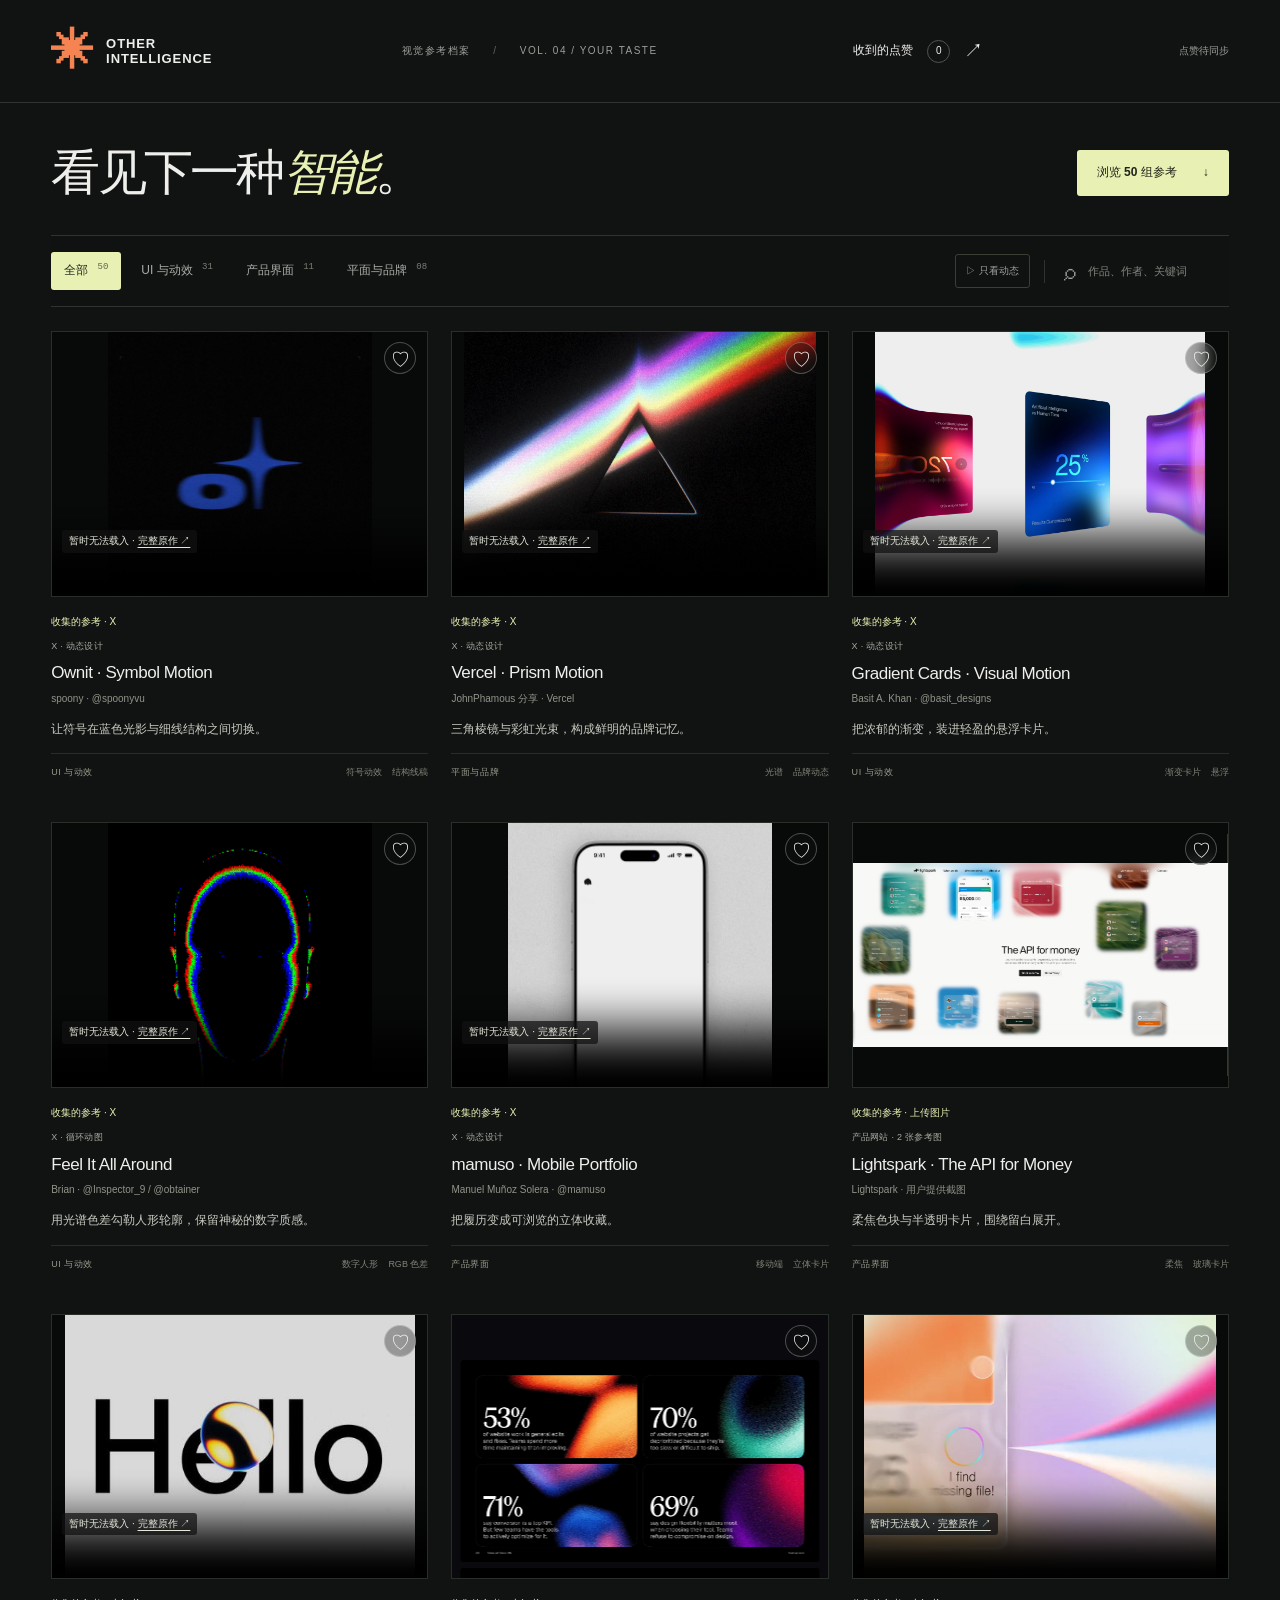
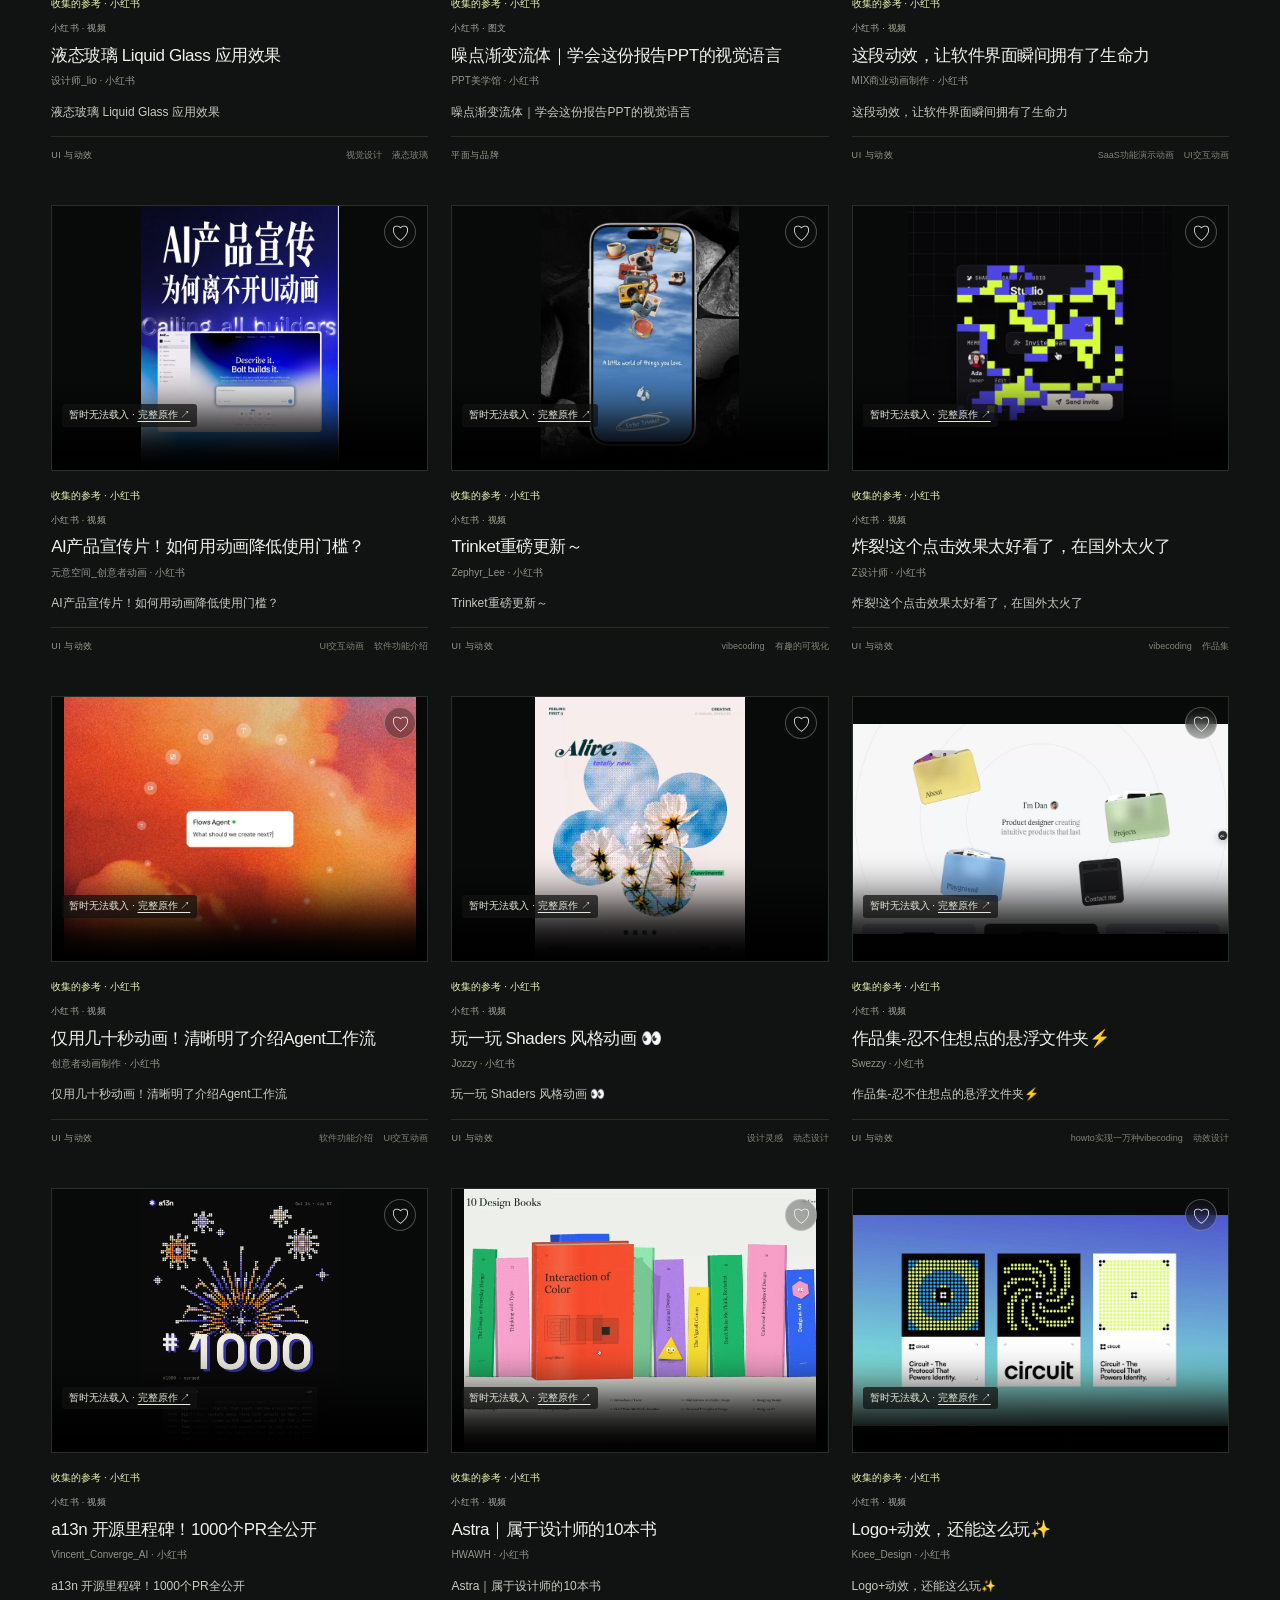
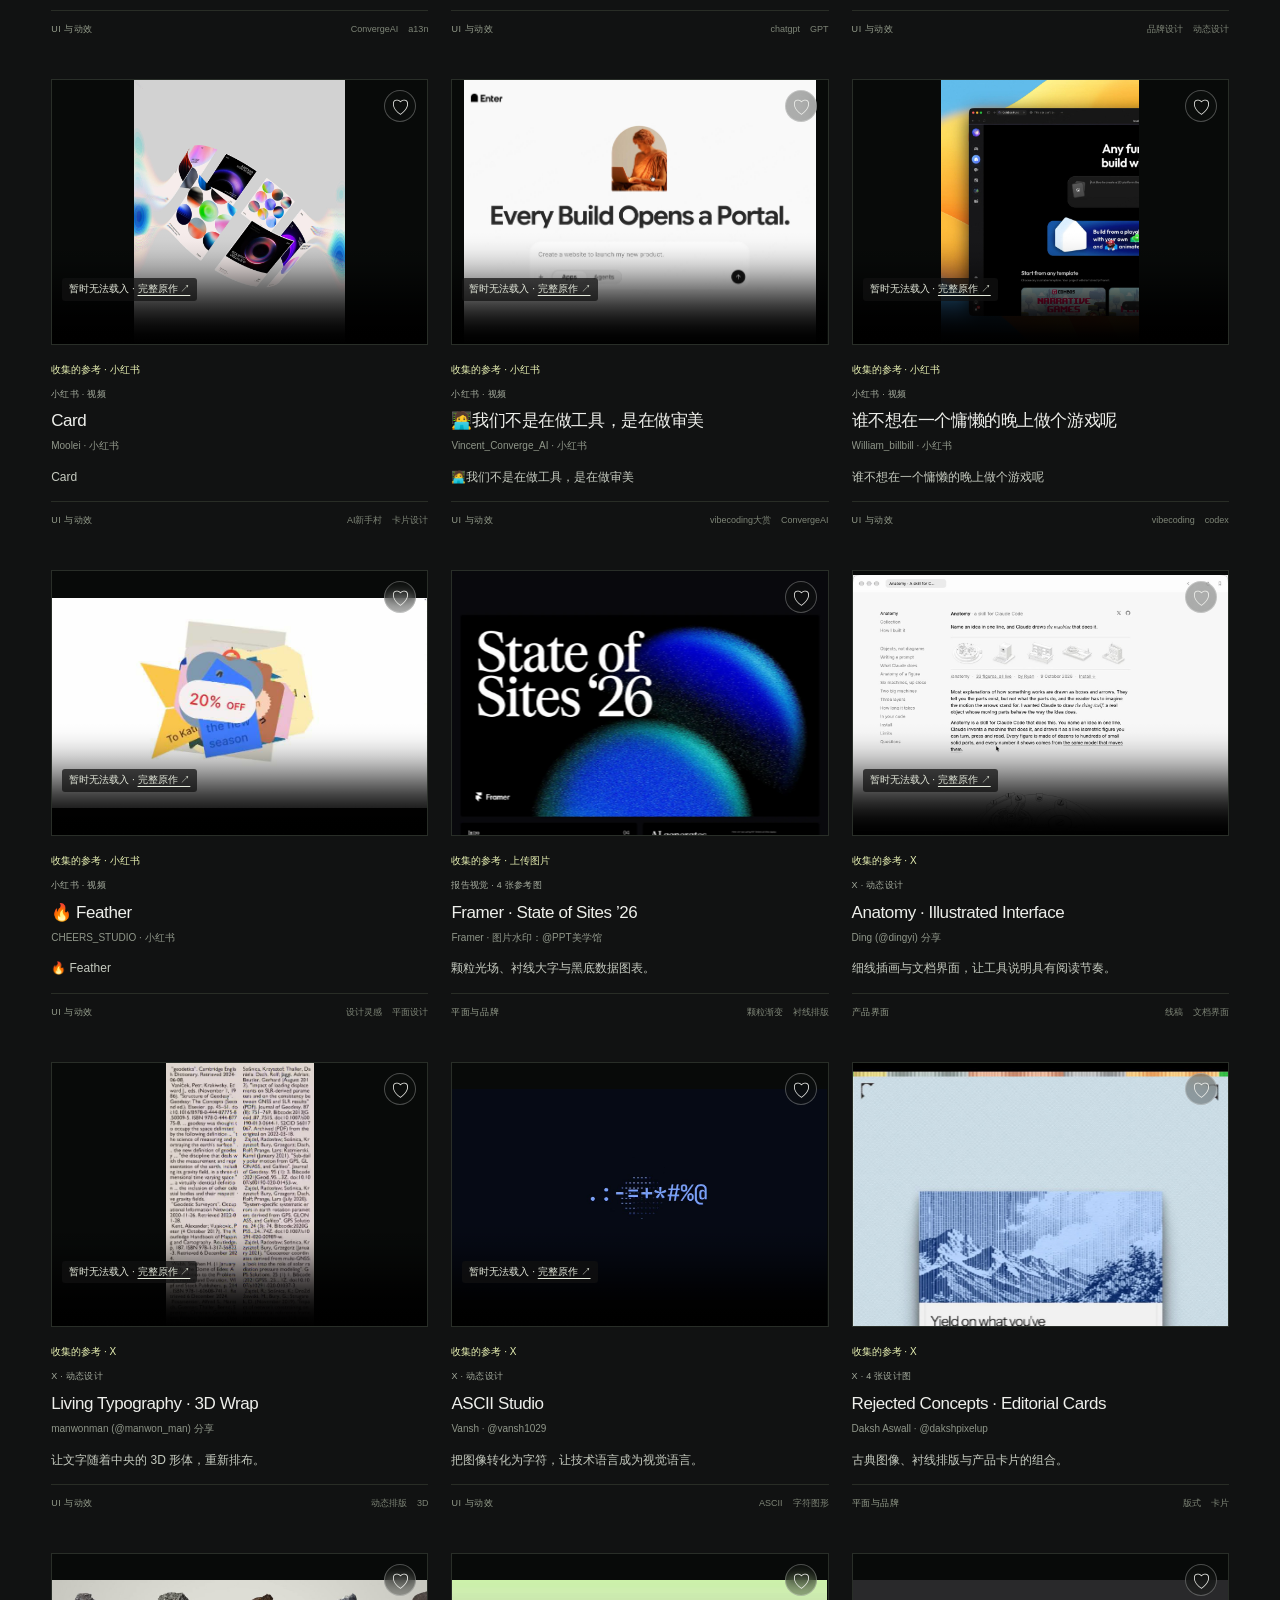
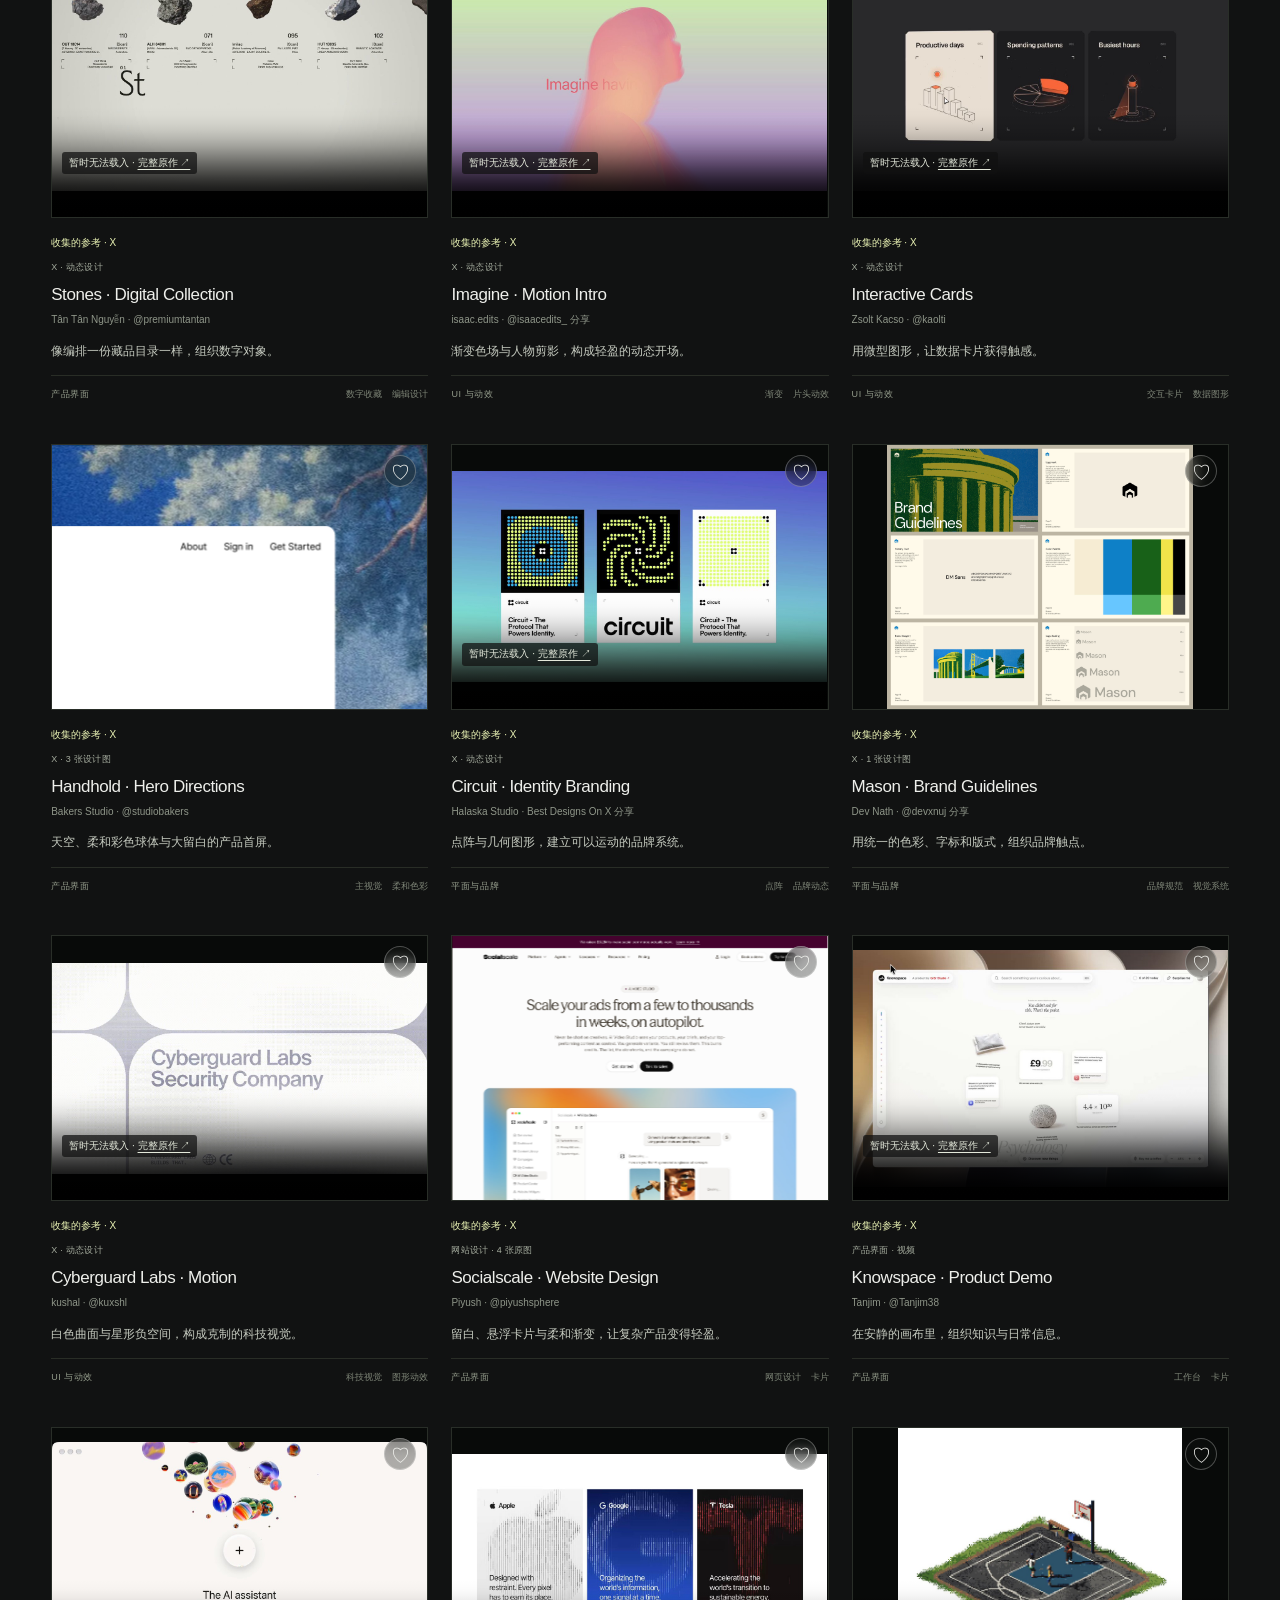
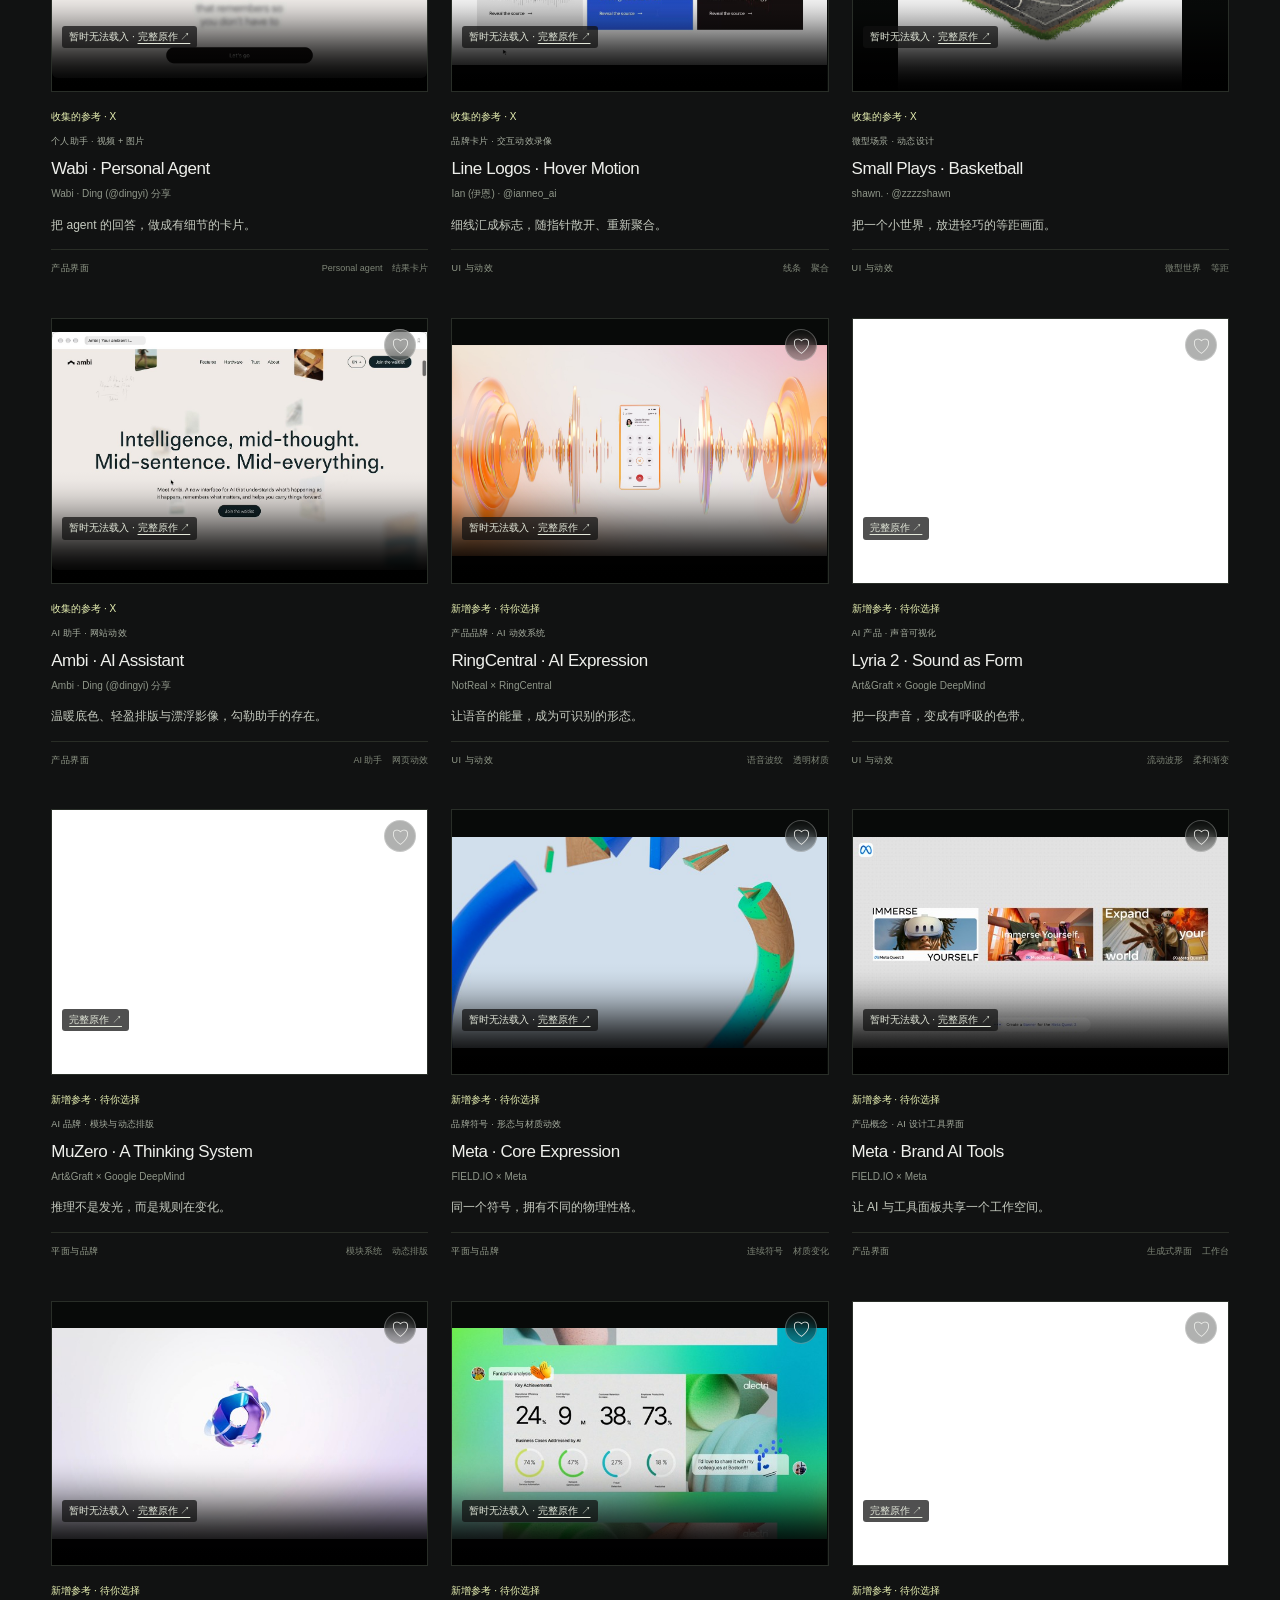
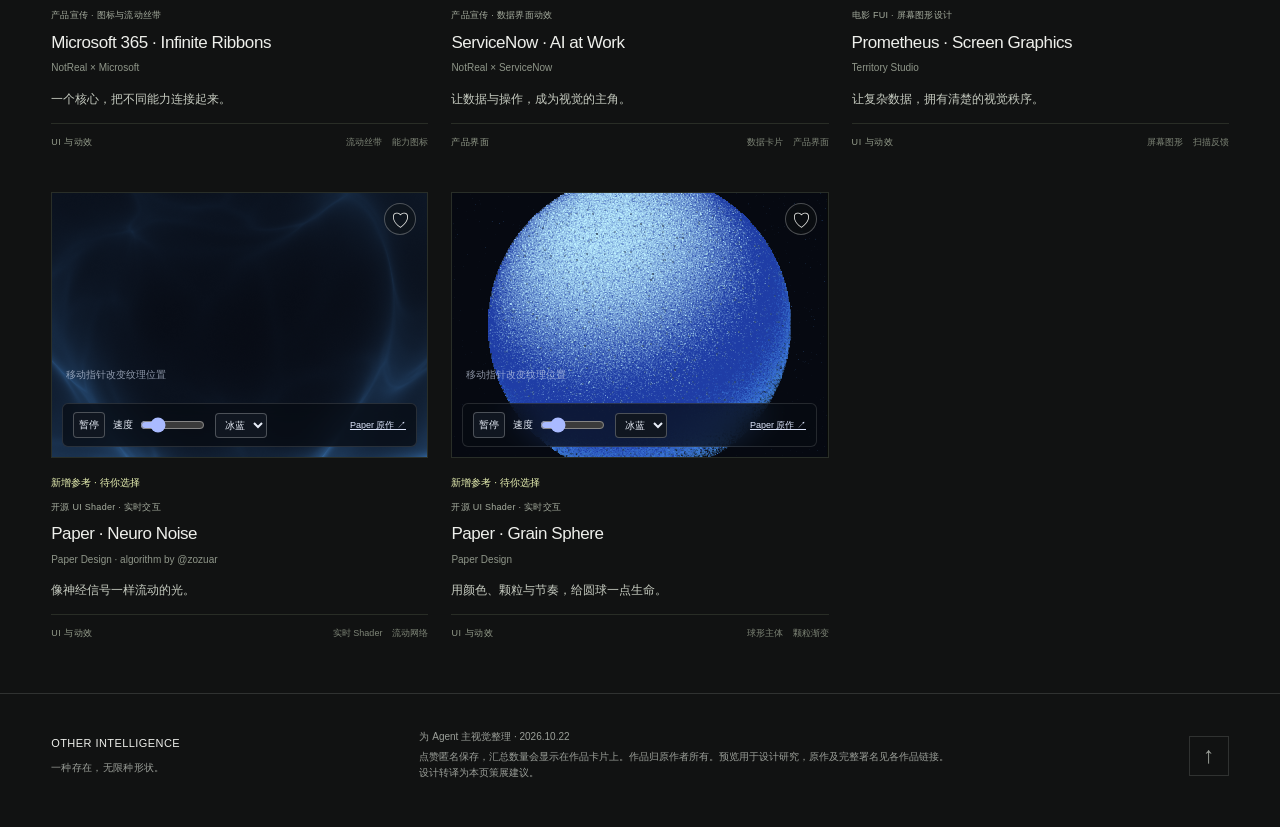
==== commit 8a37355e: "Publish Visual Atlas with private feedback analytics" ====
--- a/visual-atlas/index.html
+++ b/visual-atlas/index.html
@@ -4,10 +4,10 @@
 <meta charset="utf-8"><meta name="viewport" content="width=device-width,initial-scale=1"><meta name="color-scheme" content="dark">
 <title>OTHER INTELLIGENCE — Agent 视觉参考档案</title>
 <meta name="description" content="根据你的点赞整理 Agent 视觉参考：保留已选作品，继续发现相近的 UI 动效、产品界面和图形设计。">
-<link rel="stylesheet" href="style.css?v=public01"><script defer src="data.js?v=public01"></script><script defer src="feedback.js?v=public01"></script><script defer src="curation.js?v=public01"></script><script defer src="carousel.js?v=public01"></script><script defer src="app.js?v=public01"></script>
+<link rel="stylesheet" href="style.css?v=public02"><script defer src="data.js?v=public02"></script><script defer src="feedback.js?v=public02"></script><script defer src="curation.js?v=public02"></script><script defer src="carousel.js?v=public02"></script><script defer src="app.js?v=public02"></script>
 </head>
 <body>
-<header class="topbar"><a class="brand" href="#"><span class="brand-mark" aria-hidden="true">✳</span><span>OTHER<br>INTELLIGENCE</span></a><span class="mast-note">视觉参考档案 <i>/</i> VOL. 04 / YOUR TASTE</span><button class="collection-button" id="collectionTop" aria-pressed="false">我的收藏 <span class="saved-count">0</span> <span aria-hidden="true">↗</span></button><span id="feedbackSync" role="status" aria-live="polite" title="点赞同步状态"></span></header>
+<header class="topbar"><a class="brand" href="#"><span class="brand-mark" aria-hidden="true">✳</span><span>OTHER<br>INTELLIGENCE</span></a><span class="mast-note">视觉参考档案 <i>/</i> VOL. 04 / YOUR TASTE</span><button class="collection-button" id="collectionTop" aria-pressed="false">收到的点赞 <span class="saved-count">0</span> <span aria-hidden="true">↗</span></button><span id="feedbackSync" role="status" aria-live="polite" title="点赞同步状态"></span></header>
 <main>
 <section class="hero" aria-labelledby="hero-title">
 <h1 id="hero-title">看见下一种<span class="serif">智能</span>。</h1>
@@ -18,7 +18,7 @@
 <div id="gallery" class="gallery"></div><div id="empty" class="empty" hidden><span>还没有找到对应的作品。</span><p>换个关键词，或回到全部参考继续探索。</p><button class="primary-link" id="reset">查看全部参考 ↗</button></div>
 </section>
 </main>
-<footer><div class="footer-brand">OTHER INTELLIGENCE<span>一种存在，无限种形状。</span></div><div><p>为 Agent 主视觉整理 · 2026.10.22</p><p>点赞匿名保存，用于汇总设计偏好。作品归原作者所有。预览用于设计研究，原作及完整署名见各作品链接。<br>设计转译为本页策展建议。</p></div><a href="#" aria-label="回到顶部">↑</a></footer>
+<footer><div class="footer-brand">OTHER INTELLIGENCE<span>一种存在，无限种形状。</span></div><div><p>为 Agent 主视觉整理 · 2026.10.22</p><p>点赞匿名保存，汇总数量会显示在作品卡片上。作品归原作者所有。预览用于设计研究，原作及完整署名见各作品链接。<br>设计转译为本页策展建议。</p></div><a href="#" aria-label="回到顶部">↑</a></footer>
 <dialog id="detail" aria-labelledby="detailTitle"><div class="dialog-header"><span id="detailIndex"></span><div><button id="prevWork" aria-label="上一件作品">←</button><button id="nextWork" aria-label="下一件作品">→</button><button id="closeDetail" aria-label="关闭详情">✕</button></div></div><div class="detail-layout"><div class="detail-visual"><div class="media-stage" id="mediaStage"></div><div class="media-controls" id="mediaControls"></div><p id="mediaNote" class="media-note"></p></div><div class="detail-copy"><p class="eyebrow" id="detailCategory"></p><h2 id="detailTitle"></h2><p id="detailStudio" class="detail-studio"></p><h3 id="detailLine"></h3><p id="detailDescription" class="detail-description"></p><div class="detail-tags" id="detailTags"></div><div class="translation"><p class="eyebrow">转译到 AGENT</p><h4>值得借鉴</h4><p id="detailBorrow"></p><h4>动效转译建议</h4><p id="detailMotion"></p><p class="fit" id="detailFit"></p></div><div class="detail-actions"><a id="detailSource" target="_blank" rel="noopener noreferrer" class="source-link">访问原作 <span>↗</span></a><button id="detailSave" aria-pressed="false">♡ 收藏</button></div><p id="detailCredit" class="credit"></p></div></div></dialog>
 <div class="toast" id="toast" role="status" aria-live="polite"></div>
 </body></html>
--- a/visual-atlas/style.css
+++ b/visual-atlas/style.css
@@ -76,3 +76,5 @@
 @media(prefers-reduced-motion:reduce){.carousel-controls{transition:none}}
 
 #feedbackSync{font-size:10px;color:var(--muted);max-width:90px} @media(max-width:650px){#feedbackSync{display:none}}
+
+.received-like{position:absolute;left:14px;top:14px;z-index:12;background:var(--accent,#e8f3ab);color:#171a11;padding:7px 10px;border-radius:20px;font-size:12px;font-weight:600;pointer-events:none}.received-like[hidden]{display:none}
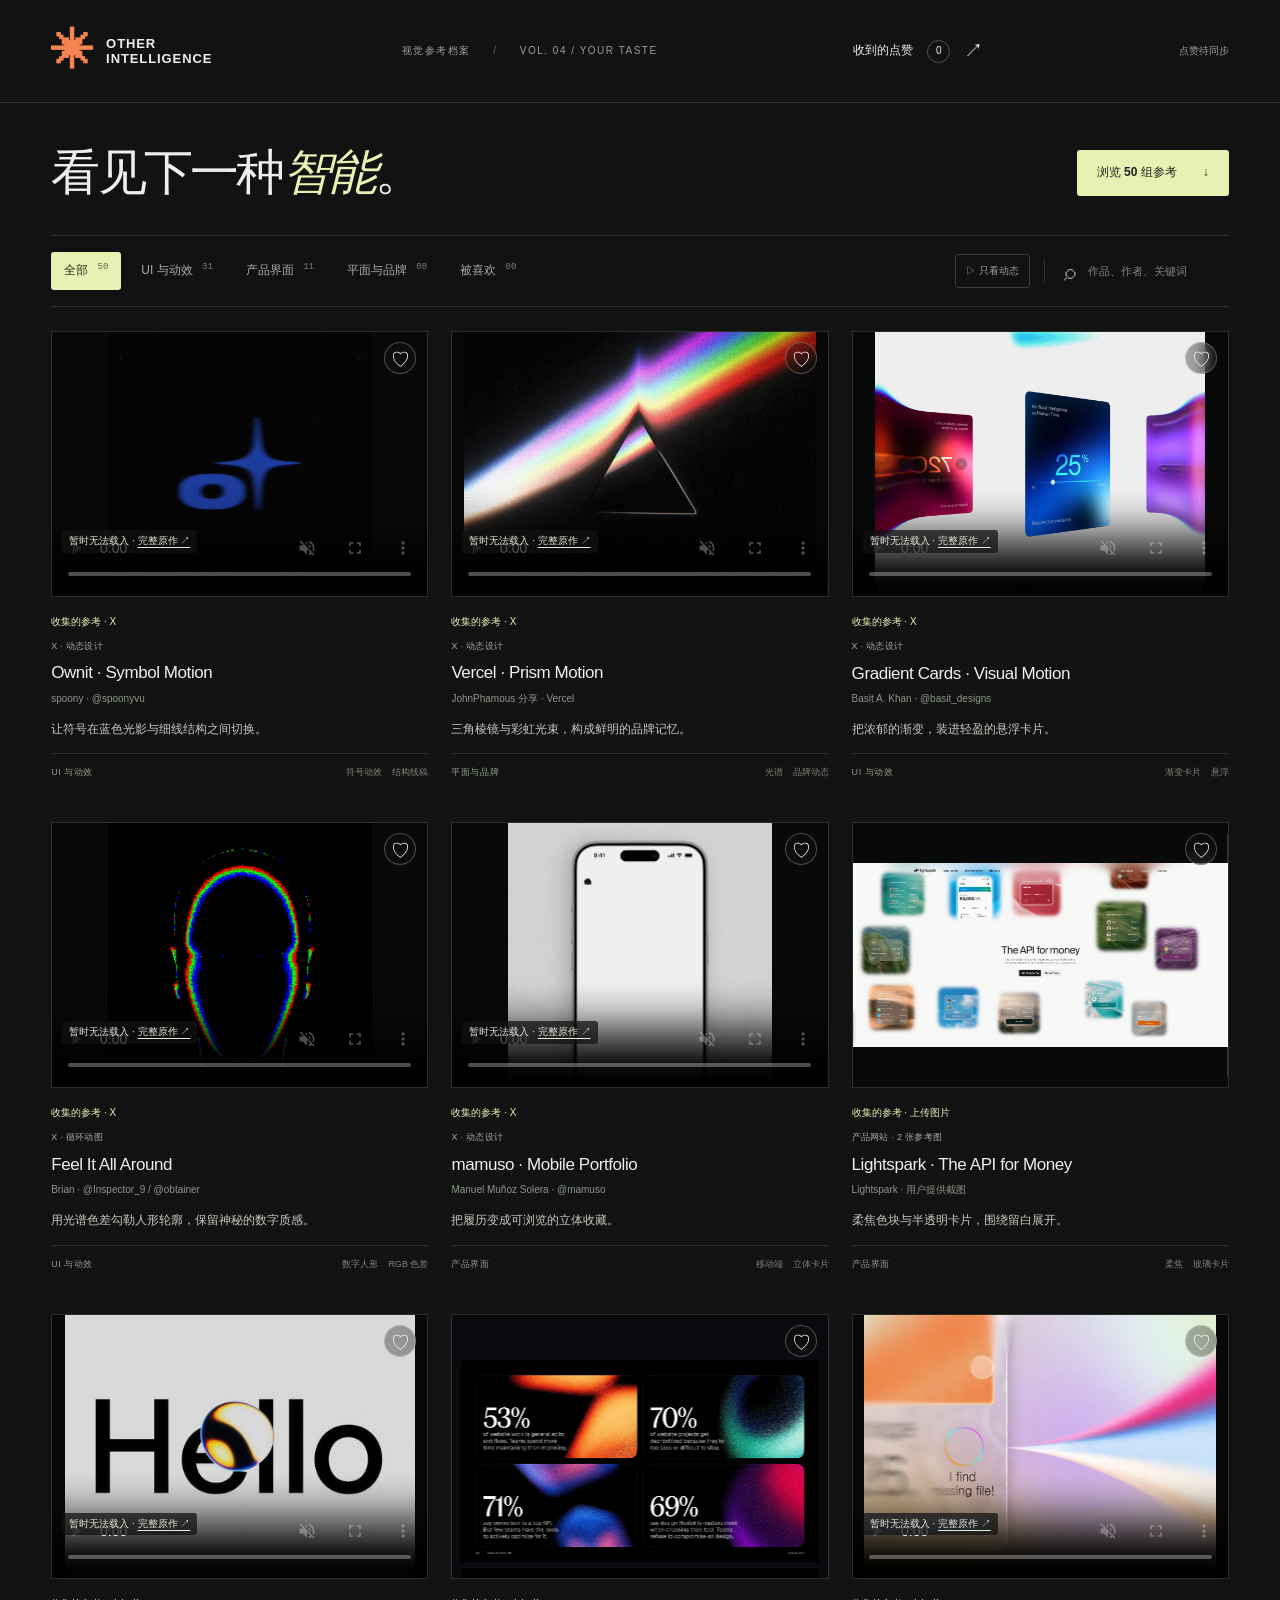
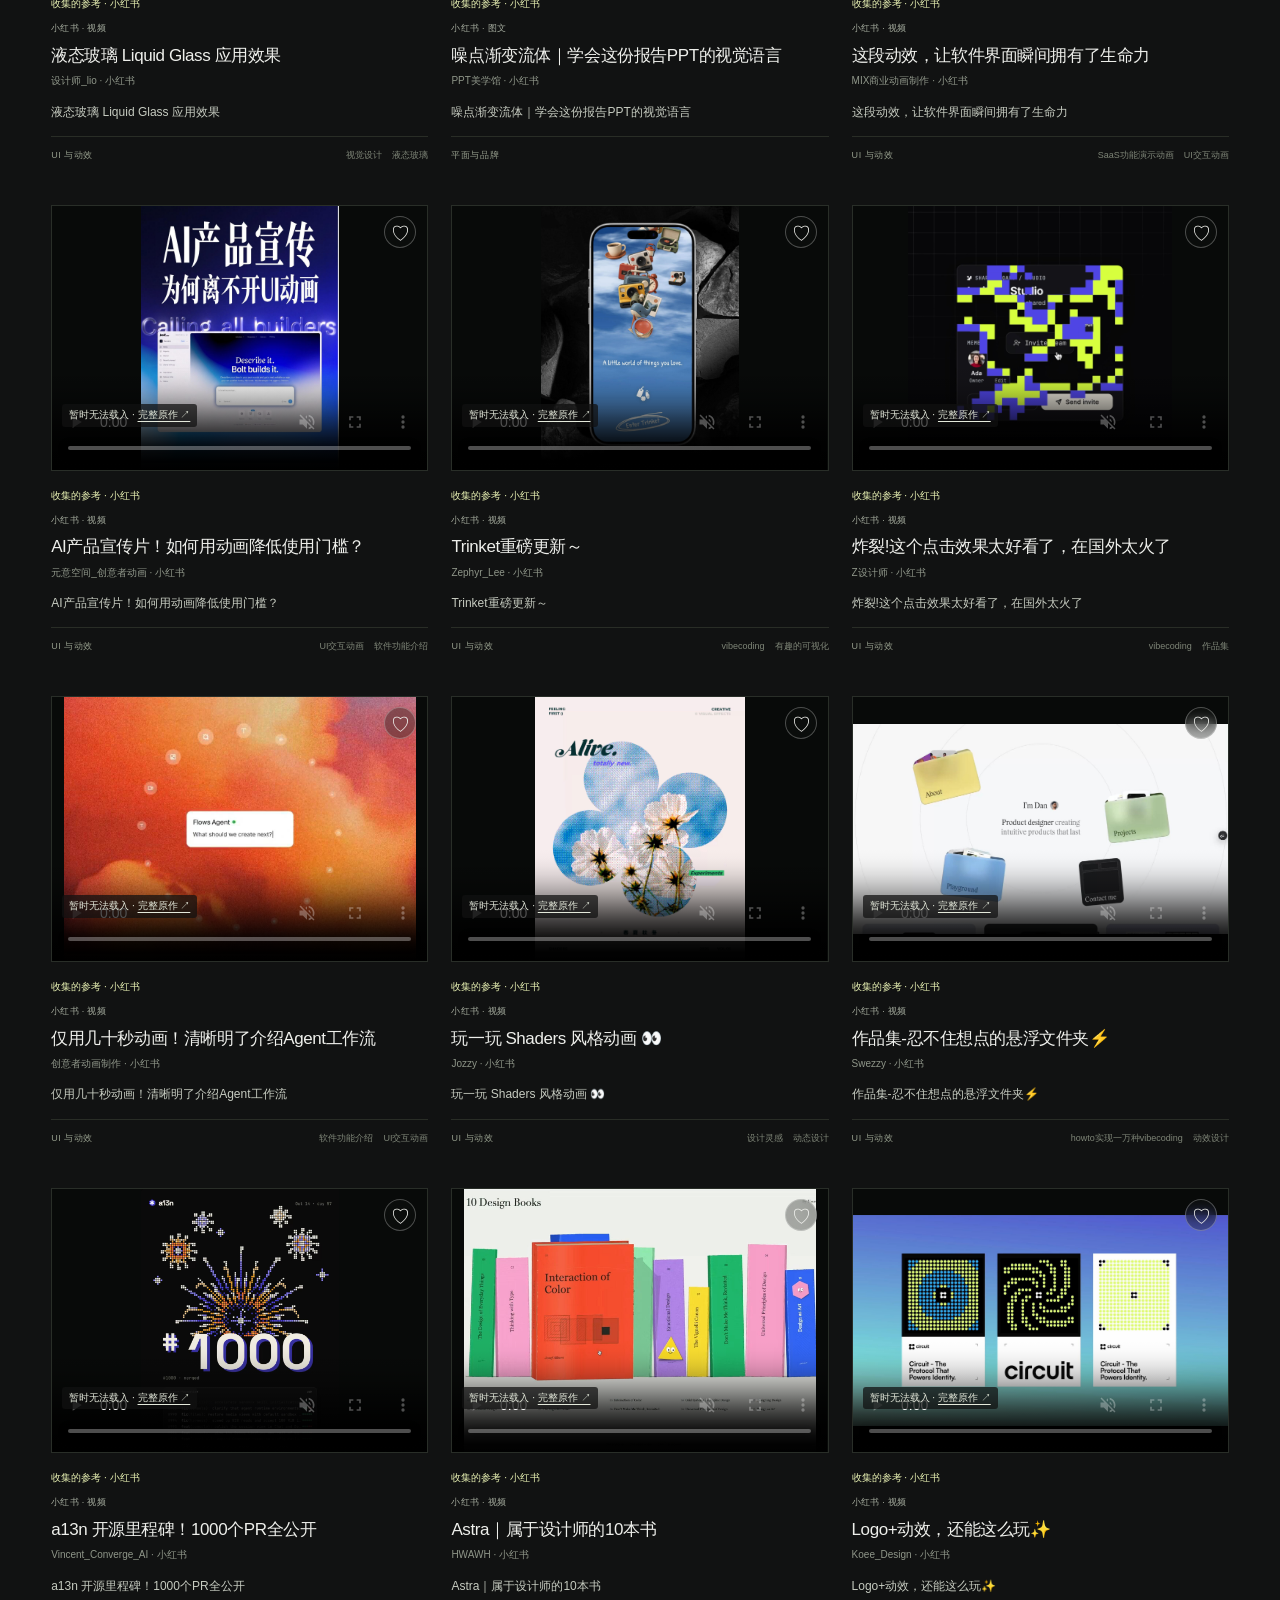
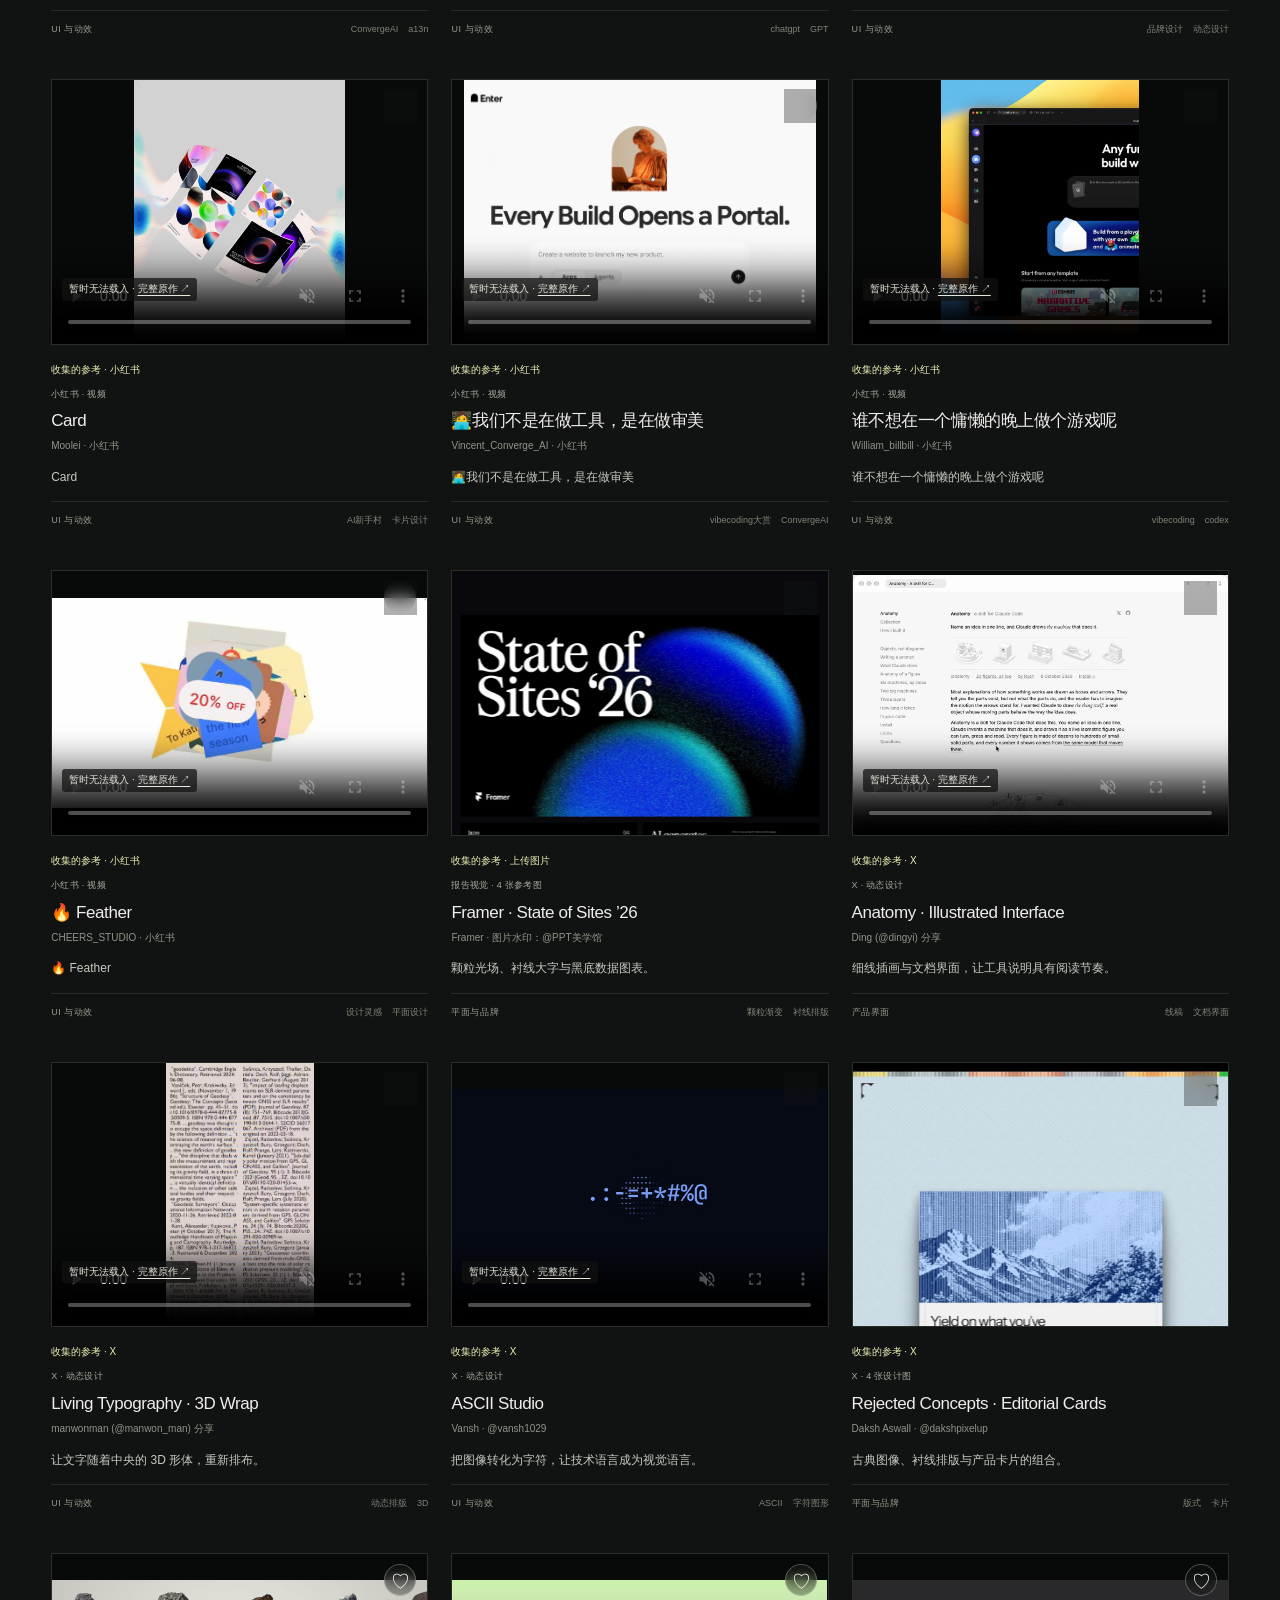
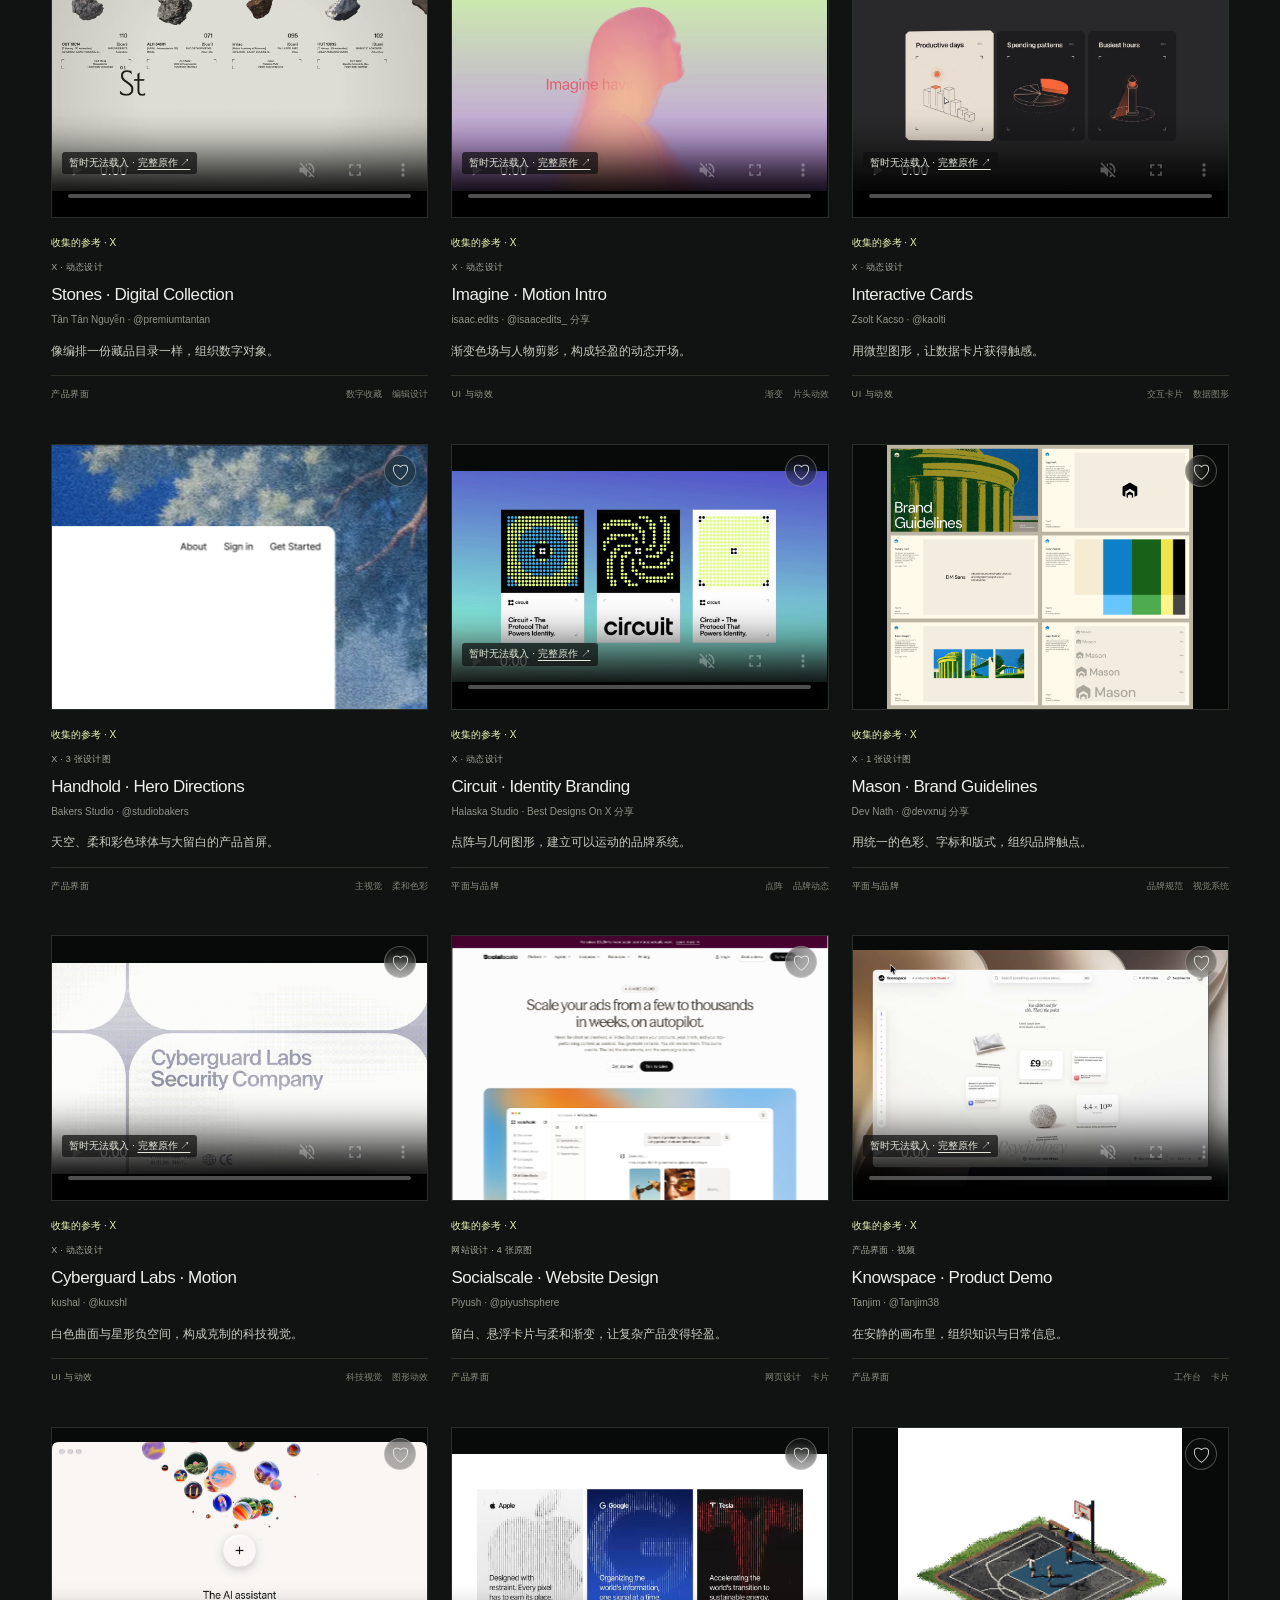
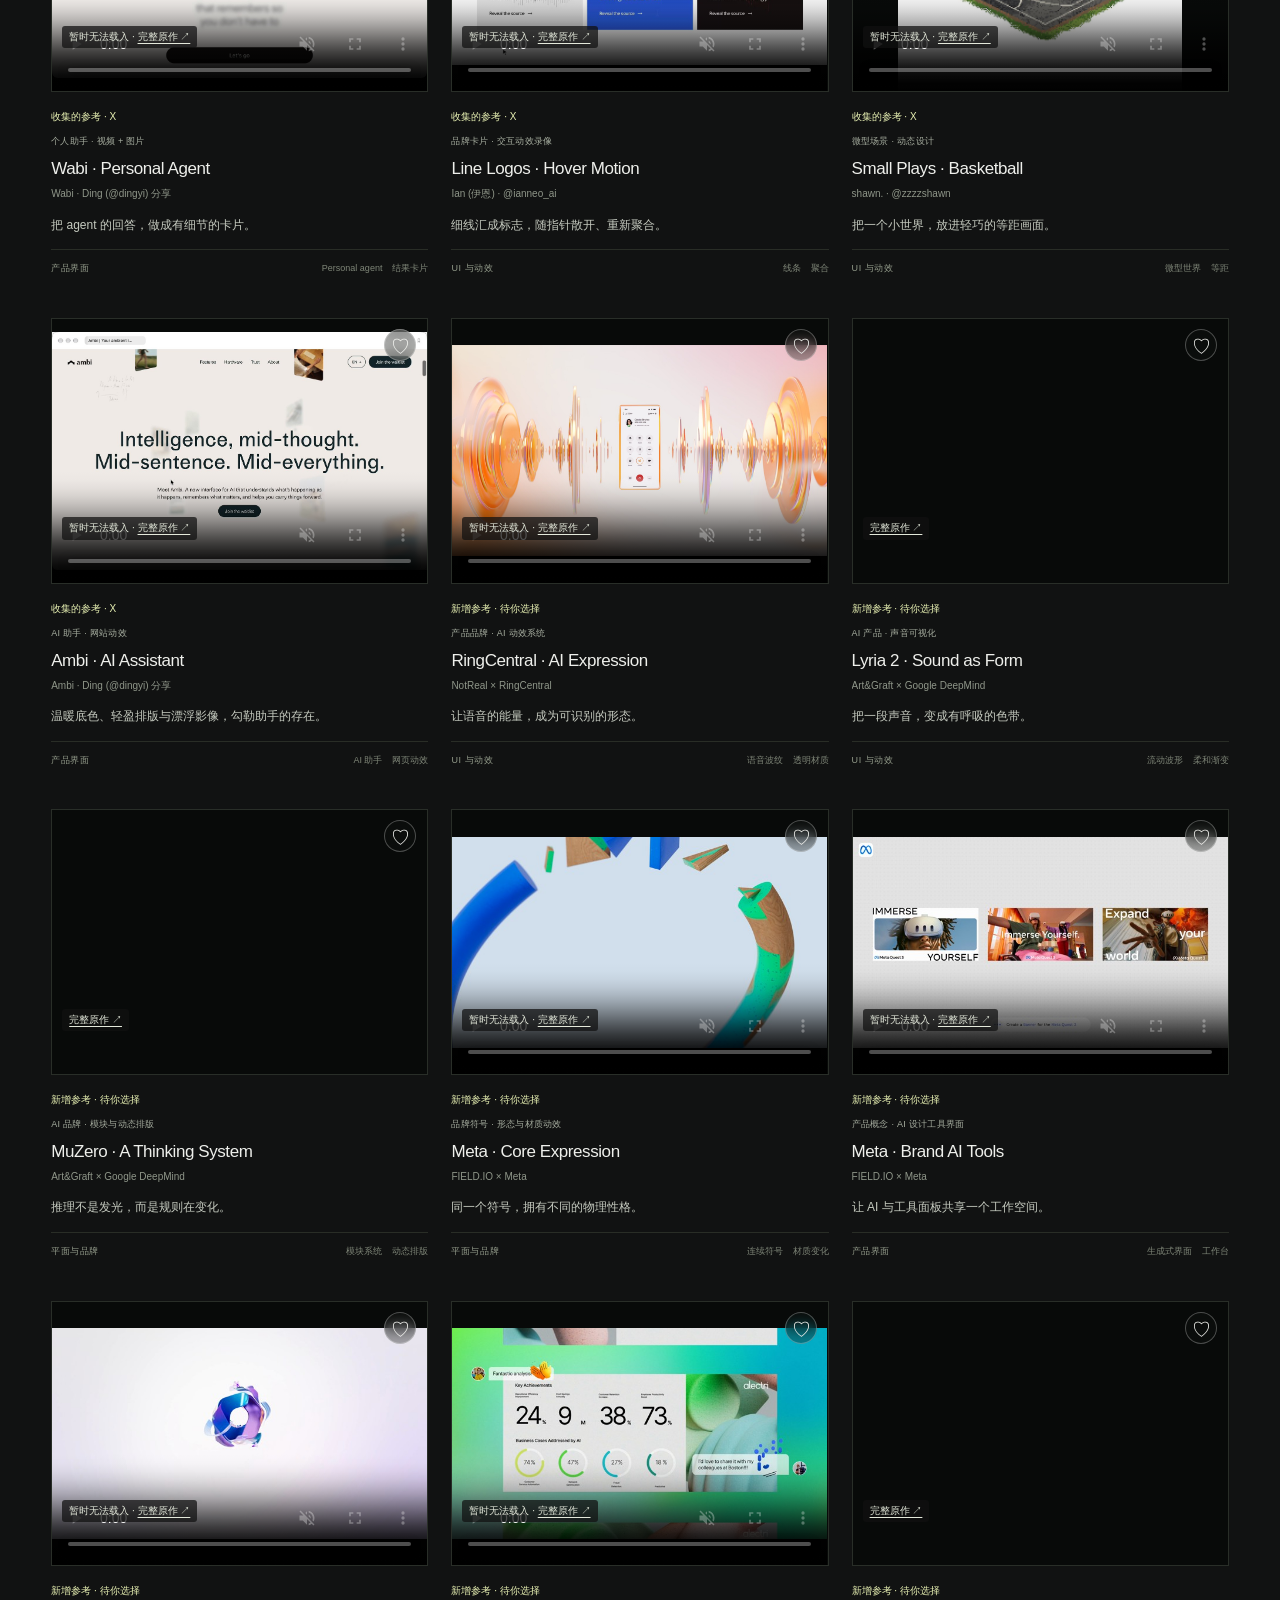
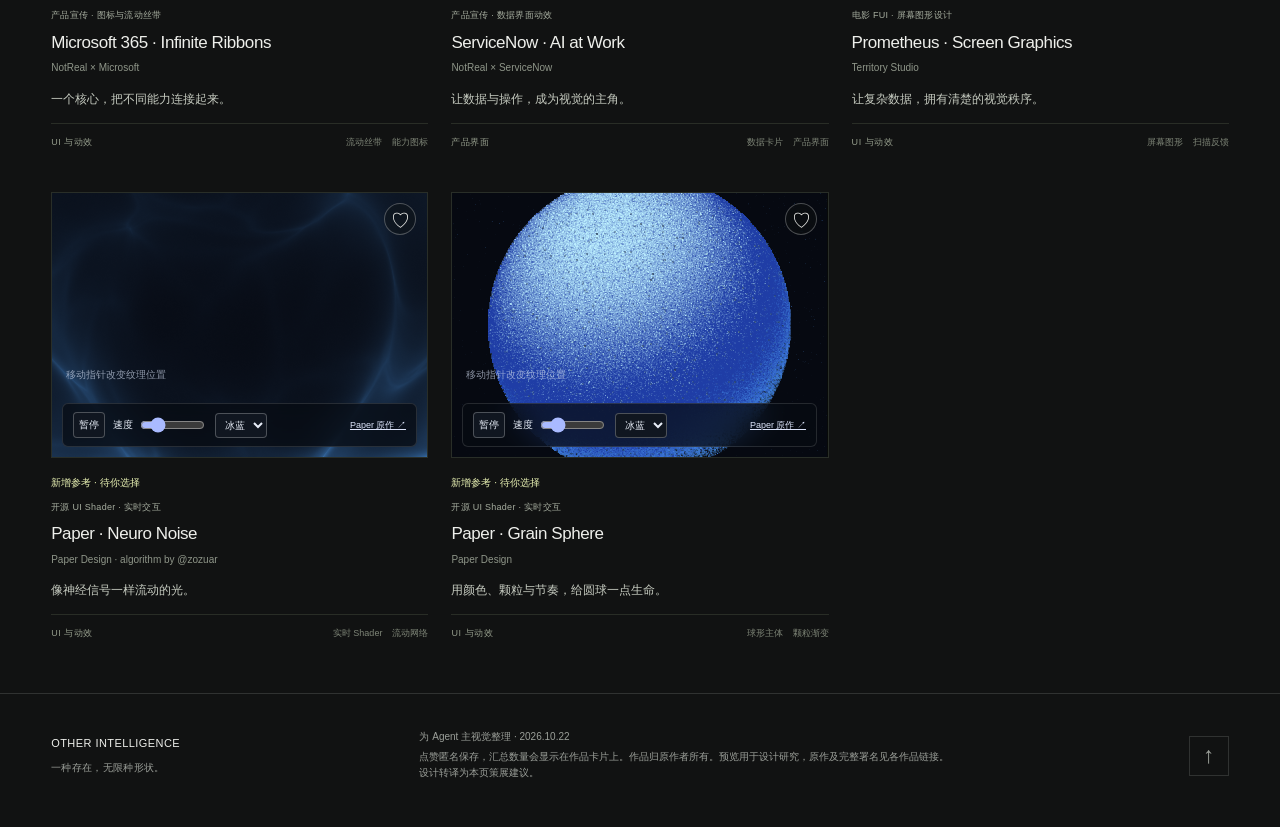
==== commit ae4c0832: "Publish Visual Atlas with private feedback analytics" ====
--- a/visual-atlas/index.html
+++ b/visual-atlas/index.html
@@ -4,7 +4,7 @@
 <meta charset="utf-8"><meta name="viewport" content="width=device-width,initial-scale=1"><meta name="color-scheme" content="dark">
 <title>OTHER INTELLIGENCE — Agent 视觉参考档案</title>
 <meta name="description" content="根据你的点赞整理 Agent 视觉参考：保留已选作品，继续发现相近的 UI 动效、产品界面和图形设计。">
-<link rel="stylesheet" href="style.css?v=public02"><script defer src="data.js?v=public02"></script><script defer src="feedback.js?v=public02"></script><script defer src="curation.js?v=public02"></script><script defer src="carousel.js?v=public02"></script><script defer src="app.js?v=public02"></script>
+<link rel="stylesheet" href="style.css?v=public03"><script defer src="data.js?v=public03"></script><script defer src="feedback.js?v=public03"></script><script defer src="curation.js?v=public03"></script><script defer src="carousel.js?v=public03"></script><script defer src="app.js?v=public03"></script>
 </head>
 <body>
 <header class="topbar"><a class="brand" href="#"><span class="brand-mark" aria-hidden="true">✳</span><span>OTHER<br>INTELLIGENCE</span></a><span class="mast-note">视觉参考档案 <i>/</i> VOL. 04 / YOUR TASTE</span><button class="collection-button" id="collectionTop" aria-pressed="false">收到的点赞 <span class="saved-count">0</span> <span aria-hidden="true">↗</span></button><span id="feedbackSync" role="status" aria-live="polite" title="点赞同步状态"></span></header>
@@ -14,7 +14,7 @@
 <a href="#archive" class="primary-link"><span>浏览 <b data-total-count>0</b> 组参考</span><span aria-hidden="true">↓</span></a>
 </section>
 <section class="archive" id="archive" aria-label="视觉参考作品集">
-<div class="filterbar"><nav class="filters" aria-label="按设计类型筛选"><button data-filter="all" aria-pressed="true">全部 <sup>14</sup></button><button data-filter="motion" aria-pressed="false">UI 与动效 <sup>04</sup></button><button data-filter="product" aria-pressed="false">产品界面 <sup>03</sup></button><button data-filter="graphic" aria-pressed="false">平面与品牌 <sup>07</sup></button></nav><button class="motion-toggle" id="motionToggle" aria-pressed="false">▷ 只看动态</button><label class="search"><span aria-hidden="true">⌕</span><input id="search" type="search" aria-label="搜索作品、作者或视觉关键词" placeholder="作品、作者、关键词" autocomplete="off"></label></div>
+<div class="filterbar"><nav class="filters" aria-label="按设计类型筛选"><button data-filter="all" aria-pressed="true">全部 <sup>14</sup></button><button data-filter="motion" aria-pressed="false">UI 与动效 <sup>04</sup></button><button data-filter="product" aria-pressed="false">产品界面 <sup>03</sup></button><button data-filter="graphic" aria-pressed="false">平面与品牌 <sup>07</sup></button><button data-filter="received" aria-pressed="false">被喜欢 <sup>0</sup></button></nav><button class="motion-toggle" id="motionToggle" aria-pressed="false">▷ 只看动态</button><label class="search"><span aria-hidden="true">⌕</span><input id="search" type="search" aria-label="搜索作品、作者或视觉关键词" placeholder="作品、作者、关键词" autocomplete="off"></label></div>
 <div id="gallery" class="gallery"></div><div id="empty" class="empty" hidden><span>还没有找到对应的作品。</span><p>换个关键词，或回到全部参考继续探索。</p><button class="primary-link" id="reset">查看全部参考 ↗</button></div>
 </section>
 </main>
